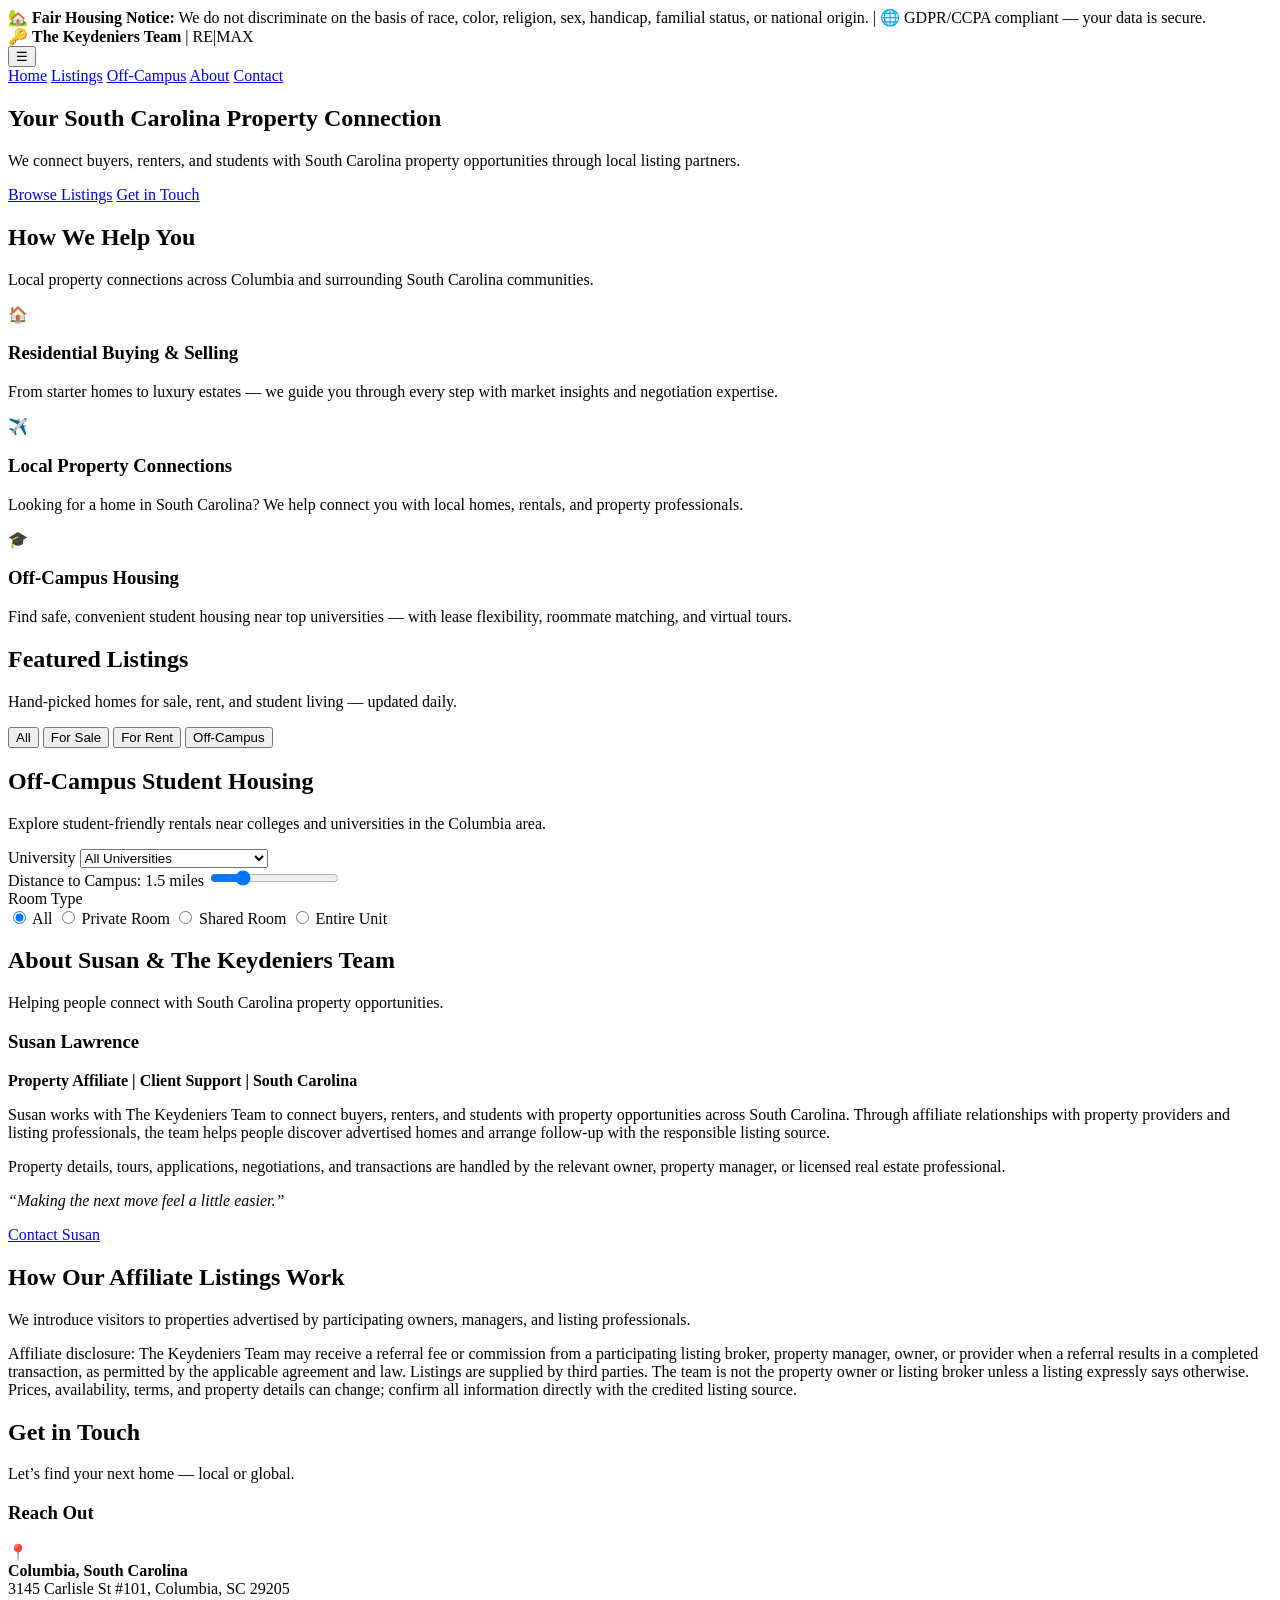
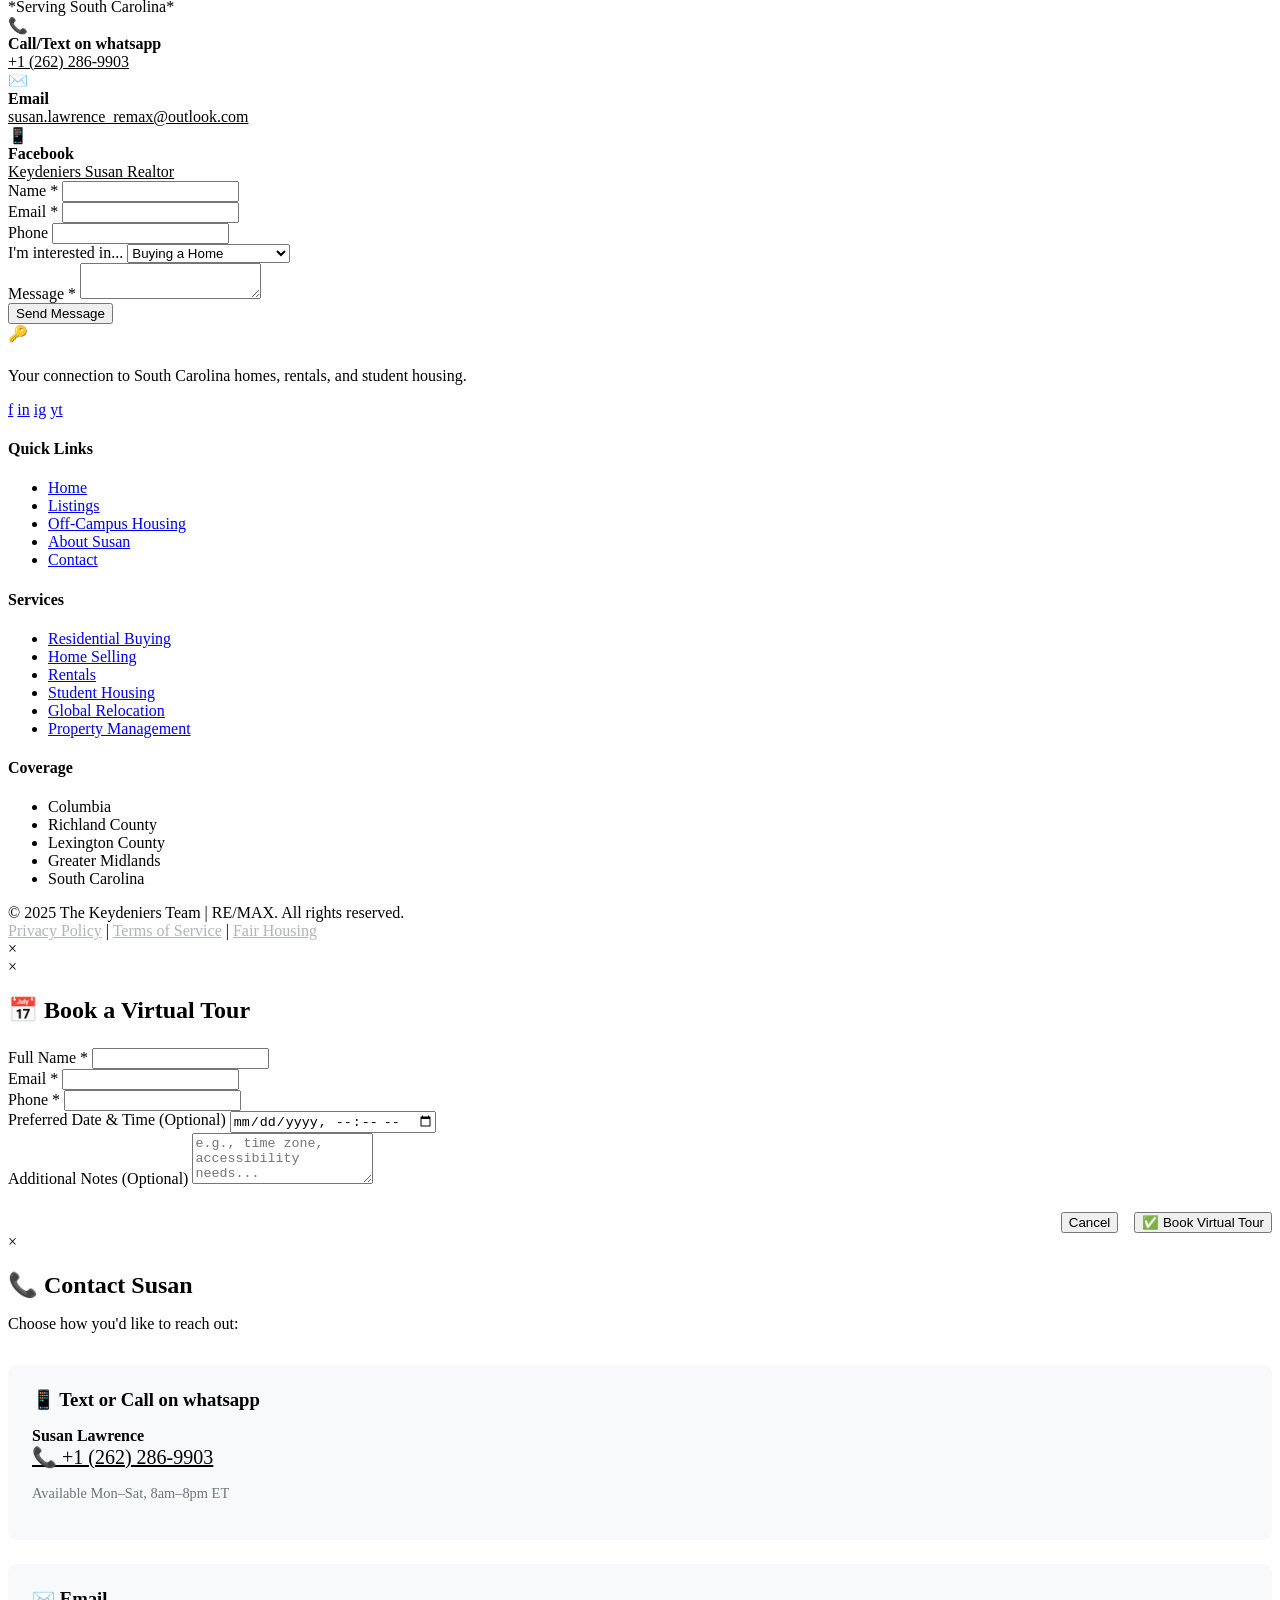
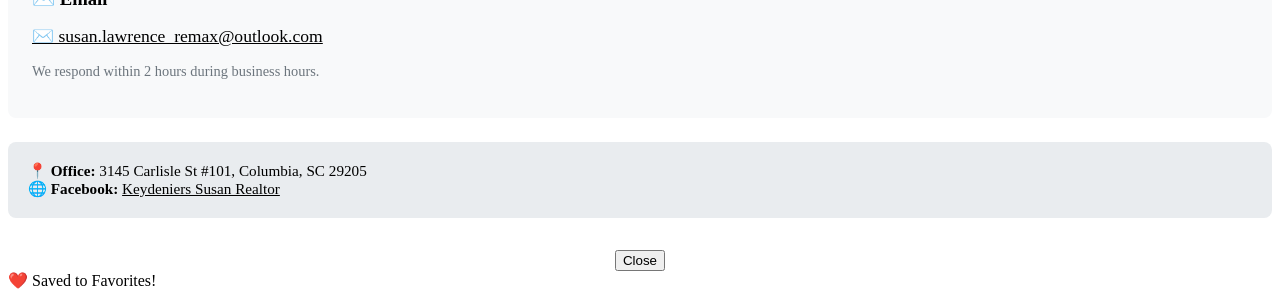
==== index.html @ 0882dd34 "Update site identity and contact details for South Carolina" ====
<!DOCTYPE html>
<html lang="en">
<head>
  <meta charset="UTF-8" />
  <meta name="viewport" content="width=device-width, initial-scale=1.0" />
  <meta name="description" content="The Keydeniers Team | RE/MAX — South Carolina homes for sale, rentals, and student housing." />
  
  <!-- Open Graph for Facebook -->
  <meta property="og:title" content="The Keydeniers Team | RE/MAX" />
  <meta property="og:description" content="South Carolina homes, rentals, and off-campus housing with local listing partners." />
  <meta property="og:image" content="https://placehold.co/1200x630/0056b3/ffffff?text=The+Keydeniers+Team+%7C+RE%7CMAX" />
  <meta property="og:url" content="https://yourdomain.com" />
  <meta property="og:type" content="website" />
  <meta property="og:locale" content="en_US" />
  
  <title>The Keydeniers Team | RE/MAX — South Carolina Real Estate</title>
  
  <!-- Google Fonts -->
  <link href="https://fonts.googleapis.com/css2?family=Poppins:wght@600;700&family=Open+Sans:wght@400;600&display=swap" rel="stylesheet" />
  
  <link rel="stylesheet" href="style.css" />
</head>
<body>
  <!-- Fair Housing & GDPR Compliance Banner -->
  <div class="compliance-banner">
    🏡 <strong>Fair Housing Notice:</strong> We do not discriminate on the basis of race, color, religion, sex, handicap, familial status, or national origin. | 
    🌐 GDPR/CCPA compliant — your data is secure.
  </div>

  <!-- Header -->
  <header>
    <div class="container">
      <nav class="navbar">
        <div class="logo">
          <span class="key">🔑</span>
          <strong>The Keydeniers Team</strong>
          <span class="remax">| RE<span class="remax-red">|</span>MAX</span>
        </div>
        <button class="mobile-menu-btn">☰</button>
        <div class="nav-links">
          <a href="#home">Home</a>
          <a href="#listings">Listings</a>
          <a href="#student">Off-Campus</a>
          <a href="#about">About</a>
          <a href="#contact">Contact</a>
        </div>
      </nav>
    </div>
  </header>

  <!-- Hero Section -->
  <section id="home" class="hero">
    <div class="container">
      <h1>Your South Carolina Property Connection</h1>
      <p>We connect buyers, renters, and students with South Carolina property opportunities through local listing partners.</p>
      <div class="hero-btns">
        <a href="#listings" class="btn btn-primary">Browse Listings</a>
        <a href="#contact" class="btn btn-secondary">Get in Touch</a>
      </div>
    </div>
  </section>

  <!-- Services -->
  <section class="section">
    <div class="container">
      <div class="section-title">
        <h2>How We Help You</h2>
        <p>Local property connections across Columbia and surrounding South Carolina communities.</p>
      </div>
      <div class="services-grid">
        <div class="service-card">
          <div class="service-icon">🏠</div>
          <div class="service-content">
            <h3>Residential Buying & Selling</h3>
            <p>From starter homes to luxury estates — we guide you through every step with market insights and negotiation expertise.</p>
          </div>
        </div>
        <div class="service-card">
          <div class="service-icon">✈️</div>
          <div class="service-content">
            <h3>Local Property Connections</h3>
            <p>Looking for a home in South Carolina? We help connect you with local homes, rentals, and property professionals.</p>
          </div>
        </div>
        <div class="service-card">
          <div class="service-icon">🎓</div>
          <div class="service-content">
            <h3>Off-Campus Housing</h3>
            <p>Find safe, convenient student housing near top universities — with lease flexibility, roommate matching, and virtual tours.</p>
          </div>
        </div>
      </div>
    </div>
  </section>

  <!-- Listings -->
  <section id="listings" class="section">
    <div class="container">
      <div class="section-title">
        <h2>Featured Listings</h2>
        <p>Hand-picked homes for sale, rent, and student living — updated daily.</p>
      </div>

      <div class="listings-tabs">
        <button class="tab-btn active" data-tab="all">All</button>
        <button class="tab-btn" data-tab="sale">For Sale</button>
        <button class="tab-btn" data-tab="rent">For Rent</button>
        <button class="tab-btn" data-tab="student">Off-Campus</button>
      </div>

      <div class="listings-grid" id="listings-container">
        <!-- Listings injected by JS -->
      </div>
    </div>
  </section>

  <!-- Student Housing -->
  <section id="student" class="section">
    <div class="container">
      <div class="section-title">
        <h2>Off-Campus Student Housing</h2>
        <p>Explore student-friendly rentals near colleges and universities in the Columbia area.</p>
      </div>

      <div class="filters">
        <div class="filter-group">
          <label>University</label>
          <select id="university-filter" class="form-control">
            <option value="">All Universities</option>
            <option value="usc">University of South Carolina</option>
            <option value="benedict">Benedict College</option>
            <option value="allen">Allen University</option>
            <option value="columbia-college">Columbia College</option>
            <option value="midlands-tech">Midlands Technical College</option>
          </select>
        </div>
        <div class="filter-group">
          <label>Distance to Campus: <span id="distance-value" class="range-value">1.5 miles</span></label>
          <input type="range" id="distance-filter" min="0.5" max="5" step="0.5" value="1.5" class="form-control">
        </div>
        <div class="filter-group">
          <label>Room Type</label>
          <div>
            <label><input type="radio" name="room-type" value="all" checked> All</label>
            <label><input type="radio" name="room-type" value="private"> Private Room</label>
            <label><input type="radio" name="room-type" value="shared"> Shared Room</label>
            <label><input type="radio" name="room-type" value="entire"> Entire Unit</label>
          </div>
        </div>
      </div>

      <div class="listings-grid" id="student-listings">
        <!-- Student listings injected here -->
      </div>
    </div>
  </section>

  <!-- About -->
  <section id="about" class="section">
    <div class="container">
      <div class="section-title">
        <h2>About Susan & The Keydeniers Team</h2>
        <p>Helping people connect with South Carolina property opportunities.</p>
      </div>
      <div class="about-grid">
        <div class="about-img" style="background-image: url(./images/work.jpg);"></div>
        <div>
          <h3>Susan Lawrence</h3>
          <p><strong>Property Affiliate | Client Support | South Carolina</strong></p>
          <p>Susan works with The Keydeniers Team to connect buyers, renters, and students with property opportunities across South Carolina. Through affiliate relationships with property providers and listing professionals, the team helps people discover advertised homes and arrange follow-up with the responsible listing source.</p>
          <p>Property details, tours, applications, negotiations, and transactions are handled by the relevant owner, property manager, or licensed real estate professional.</p>
          <p><em>“Making the next move feel a little easier.”</em></p>
          <a href="#contact" class="btn btn-primary" style="margin-top: 1.5rem;">Contact Susan</a>
        </div>
      </div>
    </div>
  </section>

  <!-- Affiliate information -->
  <section class="section testimonials">
    <div class="container">
      <div class="section-title">
        <h2>How Our Affiliate Listings Work</h2>
        <p>We introduce visitors to properties advertised by participating owners, managers, and listing professionals.</p>
      </div>
      <p>Affiliate disclosure: The Keydeniers Team may receive a referral fee or commission from a participating listing broker, property manager, owner, or provider when a referral results in a completed transaction, as permitted by the applicable agreement and law. Listings are supplied by third parties. The team is not the property owner or listing broker unless a listing expressly says otherwise. Prices, availability, terms, and property details can change; confirm all information directly with the credited listing source.</p>
    </div>
  </section>

  <!-- Contact -->
  <section id="contact" class="section">
    <div class="container">
      <div class="section-title">
        <h2>Get in Touch</h2>
        <p>Let’s find your next home — local or global.</p>
      </div>
      <div class="contact-grid">
        <div class="contact-info">
          <h3>Reach Out</h3>
          <div class="contact-detail">
            <div class="contact-icon">📍</div>
            <div>
              <strong>Columbia, South Carolina</strong><br>
              3145 Carlisle St #101, Columbia, SC 29205<br>
              *Serving South Carolina*
            </div>
          </div>
          <div class="contact-detail">
            <div class="contact-icon">📞</div>
            <div>
              <strong>Call/Text on whatsapp</strong><br>
              <a href="tel:+12622869903" style="color: var(--dark);">+1 (262) 286-9903</a>
            </div>
          </div>
          <div class="contact-detail">
            <div class="contact-icon">✉️</div>
            <div>
              <strong>Email</strong><br>
              <a href="mailto:susan.lawrence_remax@outlook.com" style="color: var(--dark);">susan.lawrence_remax@outlook.com</a>
            </div>
          </div>
          <div class="contact-detail">
            <div class="contact-icon">📱</div>
            <div>
              <strong>Facebook</strong><br>
              <a href="https://web.facebook.com/profile.php?id=61585842321740" target="_blank" style="color: var(--primary);">Keydeniers Susan Realtor</a>
            </div>
          </div>
        </div>
        <div>
          <!-- ✅ FULLY CORRECTED FORM -->
          <form action="https://formspree.io/f/xykykwvv" method="POST">
            <input type="hidden" name="_subject" value="Keydeniers Team — General Inquiry">
            <input type="hidden" name="_cc" value="susan.lawrence_remax@outlook.com">
            <input type="hidden" name="_next" value="https://the-keydeniers-team-re-max.onrender.com/thank-you.html">

            <div class="form-group">
              <label for="name">Name *</label>
              <input type="text" id="name" name="name" class="form-control" required>
            </div>
            <div class="form-group">
              <label for="email">Email *</label>
              <input type="email" id="email" name="email" class="form-control" required>
            </div>
            <div class="form-group">
              <label for="phone">Phone</label>
              <input type="tel" id="phone" name="phone" class="form-control">
            </div>
            <div class="form-group">
              <label for="interest">I'm interested in...</label>
              <select id="interest" name="interest" class="form-control">
                <option value="buying">Buying a Home</option>
                <option value="selling">Selling My Home</option>
                <option value="renting">Renting</option>
                <option value="student">Off-Campus Housing</option>
                <option value="relocation">International Relocation</option>
                <option value="other">Other</option>
              </select>
            </div>
            <div class="form-group">
              <label for="message">Message *</label>
              <textarea id="message" name="message" class="form-control" required></textarea>
            </div>
            <button type="submit" class="btn btn-secondary">Send Message</button>
          </form>
        </div>
      </div>
    </div>
  </section>

  <!-- Footer -->
  <footer>
    <div class="container">
      <div class="footer-grid">
        <div class="footer-col">
          <div class="logo" style="color: white; margin-bottom: 1.5rem;">
            <span class="key">🔑</span>
            <strong>The Keydeniers Team</strong>
          </div>
          <p>Your connection to South Carolina homes, rentals, and student housing.</p>
          <div class="social-links">
            <a href="https://facebook.com/KeydeniersRebeccaRealtor" class="social-link" target="_blank" aria-label="Facebook">f</a>
            <a href="#" class="social-link" aria-label="LinkedIn">in</a>
            <a href="#" class="social-link" aria-label="Instagram">ig</a>
            <a href="#" class="social-link" aria-label="YouTube">yt</a>
          </div>
        </div>
        <div class="footer-col">
          <h4>Quick Links</h4>
          <ul class="footer-links">
            <li><a href="#home">Home</a></li>
            <li><a href="#listings">Listings</a></li>
            <li><a href="#student">Off-Campus Housing</a></li>
            <li><a href="#about">About Susan</a></li>
            <li><a href="#contact">Contact</a></li>
          </ul>
        </div>
        <div class="footer-col">
          <h4>Services</h4>
          <ul class="footer-links">
            <li><a href="#">Residential Buying</a></li>
            <li><a href="#">Home Selling</a></li>
            <li><a href="#">Rentals</a></li>
            <li><a href="#">Student Housing</a></li>
            <li><a href="#">Global Relocation</a></li>
            <li><a href="#">Property Management</a></li>
          </ul>
        </div>
        <div class="footer-col">
          <h4>Coverage</h4>
          <ul class="footer-links">
            <li>Columbia</li>
            <li>Richland County</li>
            <li>Lexington County</li>
            <li>Greater Midlands</li>
            <li>South Carolina</li>
          </ul>
        </div>
      </div>
      <div class="copyright">
        &copy; 2025 The Keydeniers Team | RE/MAX. All rights reserved.<br>
        <a href="#" style="color: #adb5bd;">Privacy Policy</a> | 
        <a href="#" style="color: #adb5bd;">Terms of Service</a> | 
        <a href="#" style="color: #adb5bd;">Fair Housing</a>
      </div>
    </div>
  </footer>

  <!-- Property Detail Modal -->
  <div id="propertyModal" class="modal">
    <div class="modal-content">
      <span class="close" data-modal="propertyModal">&times;</span>
      <div id="modalBody"></div>
    </div>
  </div>

  <!-- ✅ CORRECTED VIRTUAL TOUR MODAL -->
  <div id="virtualTourModal" class="modal">
    <div class="modal-content">
      <span class="close" data-modal="virtualTourModal">&times;</span>
      <h2 style="color: var(--primary); margin-bottom: 1rem;">📅 Book a Virtual Tour</h2>
      <p id="virtualTourPropertyAddress" style="font-weight: 600; margin-bottom: 1.5rem; color: var(--dark);"></p>

      <form action="https://formspree.io/f/xykykwvv" method="POST">
        <input type="hidden" name="_subject" value="PropertyParams Virtual Tour Request">
        <input type="hidden" name="_cc" value="susan.lawrence_remax@outlook.com">
        <input type="hidden" name="_next" value="https://the-keydeniers-team-re-max.onrender.com/thank-you.html">
        <input type="hidden" name="property_address" id="vt-property-address">

        <div class="form-group">
          <label for="vt-name">Full Name *</label>
          <input type="text" id="vt-name" name="name" class="form-control" required>
        </div>
        <div class="form-group">
          <label for="vt-email">Email *</label>
          <input type="email" id="vt-email" name="email" class="form-control" required>
        </div>
        <div class="form-group">
          <label for="vt-phone">Phone *</label>
          <input type="tel" id="vt-phone" name="phone" class="form-control" required>
        </div>
        <div class="form-group">
          <label for="vt-date">Preferred Date & Time (Optional)</label>
          <input type="datetime-local" id="vt-date" name="preferred_datetime" class="form-control">
        </div>
        <div class="form-group">
          <label for="vt-message">Additional Notes (Optional)</label>
          <textarea id="vt-message" name="message" class="form-control" rows="3" placeholder="e.g., time zone, accessibility needs..."></textarea>
        </div>

        <div style="display: flex; gap: 1rem; flex-wrap: wrap; justify-content: flex-end; margin-top: 1.5rem;">
          <button type="button" class="btn" data-modal="virtualTourModal" data-action="close">Cancel</button>
          <button type="submit" class="btn btn-primary">✅ Book Virtual Tour</button>
        </div>
      </form>
    </div>
  </div>

  <!-- Contact Options Modal -->
  <div id="contactOptionsModal" class="modal">
    <div class="modal-content">
      <span class="close" data-modal="contactOptionsModal">&times;</span>
      <h2 style="color: var(--primary); margin-bottom: 1rem;">📞 Contact Susan</h2>
      <p>Choose how you'd like to reach out:</p>

      <div style="margin: 2rem 0; display: flex; flex-direction: column; gap: 1.5rem;">
        <div style="background: #f8f9fa; padding: 1.5rem; border-radius: 8px;">
          <h3 style="margin: 0 0 0.75rem; color: var(--secondary);">📱 Text or Call on whatsapp</h3>
          <p><strong>Susan Lawrence</strong><br>
          <a href="tel:+12622869903" style="font-size: 1.25rem; color: var(--dark); display: inline-flex; align-items: center; gap: 0.5rem;">
            📞 +1 (262) 286-9903
          </a></p>
          <p style="font-size: 0.9rem; color: #6c757d;">Available Mon–Sat, 8am–8pm ET</p>
        </div>

        <div style="background: #f8f9fa; padding: 1.5rem; border-radius: 8px;">
          <h3 style="margin: 0 0 0.75rem; color: var(--primary);">✉️ Email</h3>
          <p>
            <a href="mailto:susan.lawrence_remax@outlook.com?subject=Property Inquiry" 
               style="font-size: 1.1rem; color: var(--dark); display: inline-flex; align-items: center; gap: 0.5rem;">
              ✉️ susan.lawrence_remax@outlook.com
            </a>
          </p>
          <p style="font-size: 0.9rem; color: #6c757d;">We respond within 2 hours during business hours.</p>
        </div>

        <div style="background: #e9ecef; padding: 1.25rem; border-radius: 8px; font-size: 0.95rem;">
          <strong>📍 Office:</strong> 3145 Carlisle St #101, Columbia, SC 29205<br>
          <strong>🌐 Facebook:</strong> 
          <a href="https://facebook.com/KeydeniersRebeccaRealtor" target="_blank" style="color: var(--primary);">
            Keydeniers Susan Realtor
          </a>
        </div>
      </div>

      <div style="text-align: center; margin-top: 1.5rem;">
        <button class="btn" data-modal="contactOptionsModal" data-action="close">Close</button>
      </div>
    </div>
  </div>

  <!-- Save Notification -->
  <div id="saveNotification" class="save-notification">
    ❤️ Saved to Favorites!
  </div>

  <script src="script.js"></script>
</body>
</html>
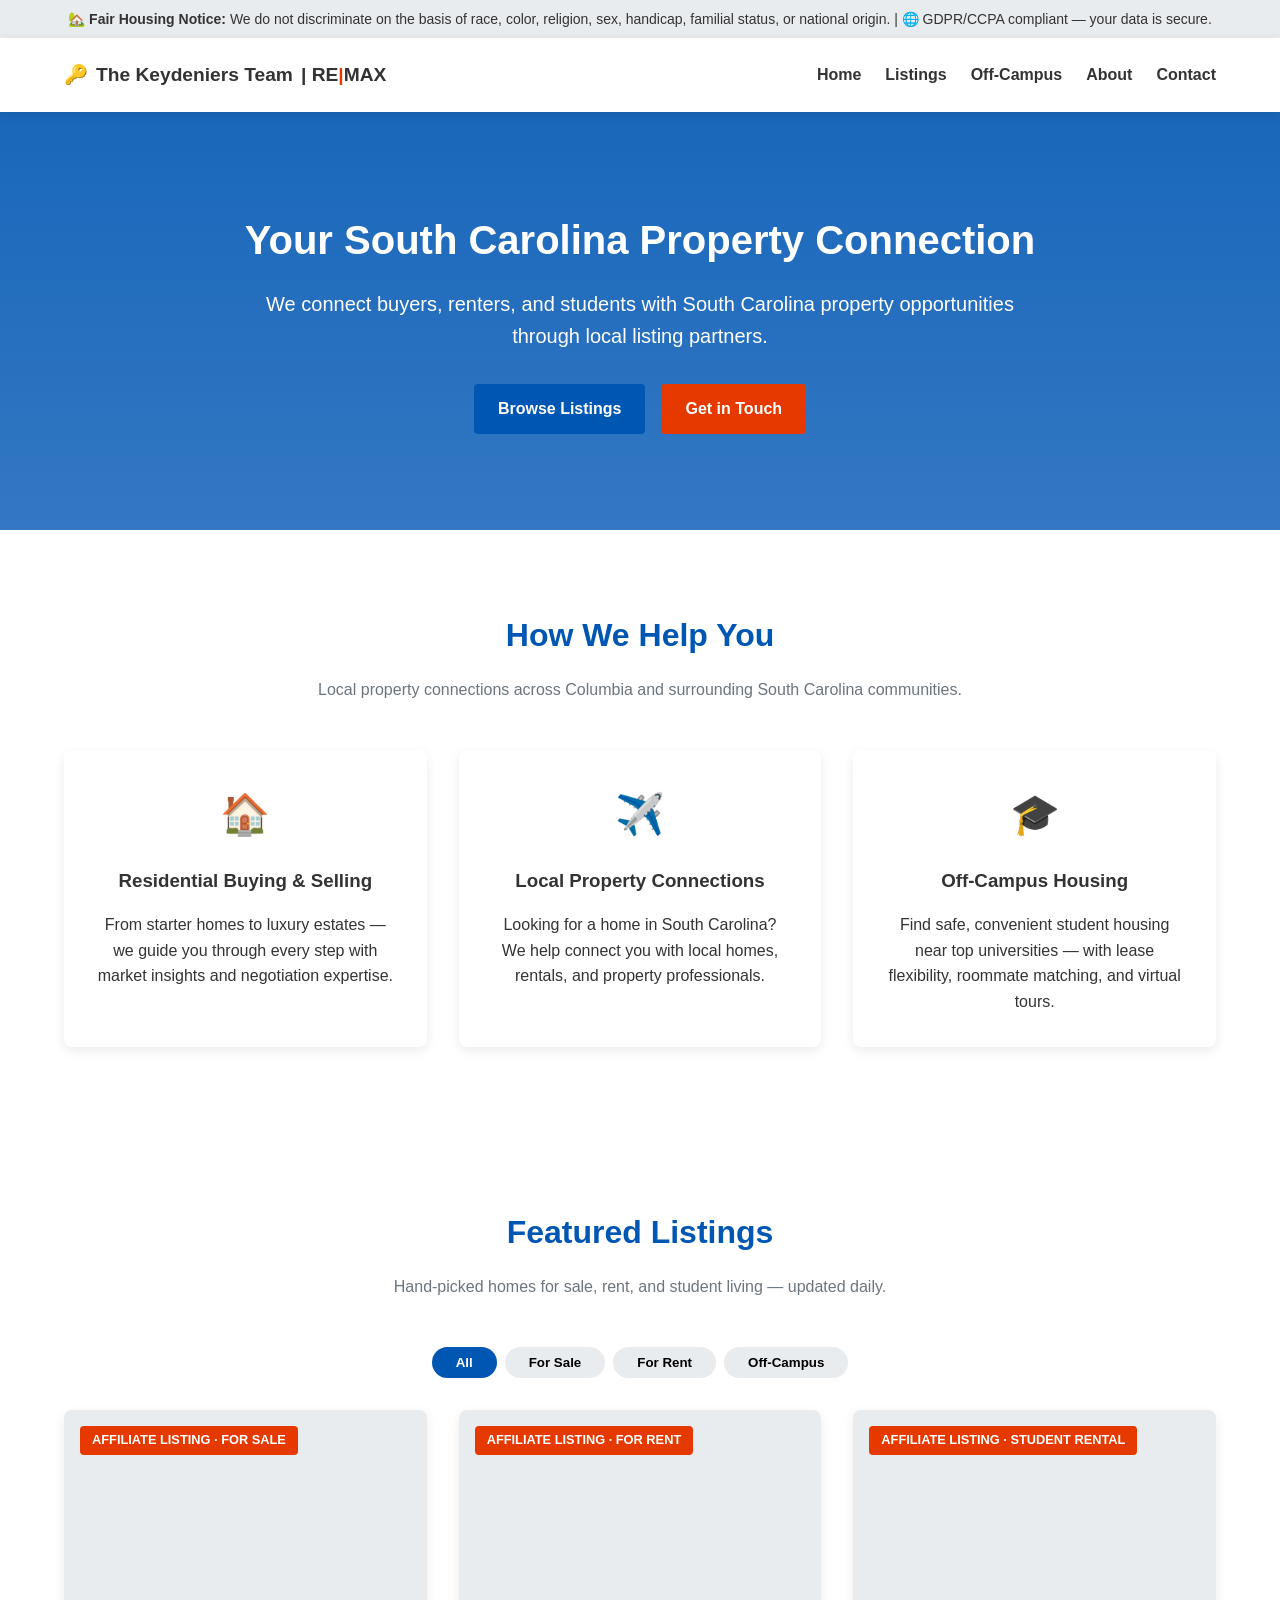
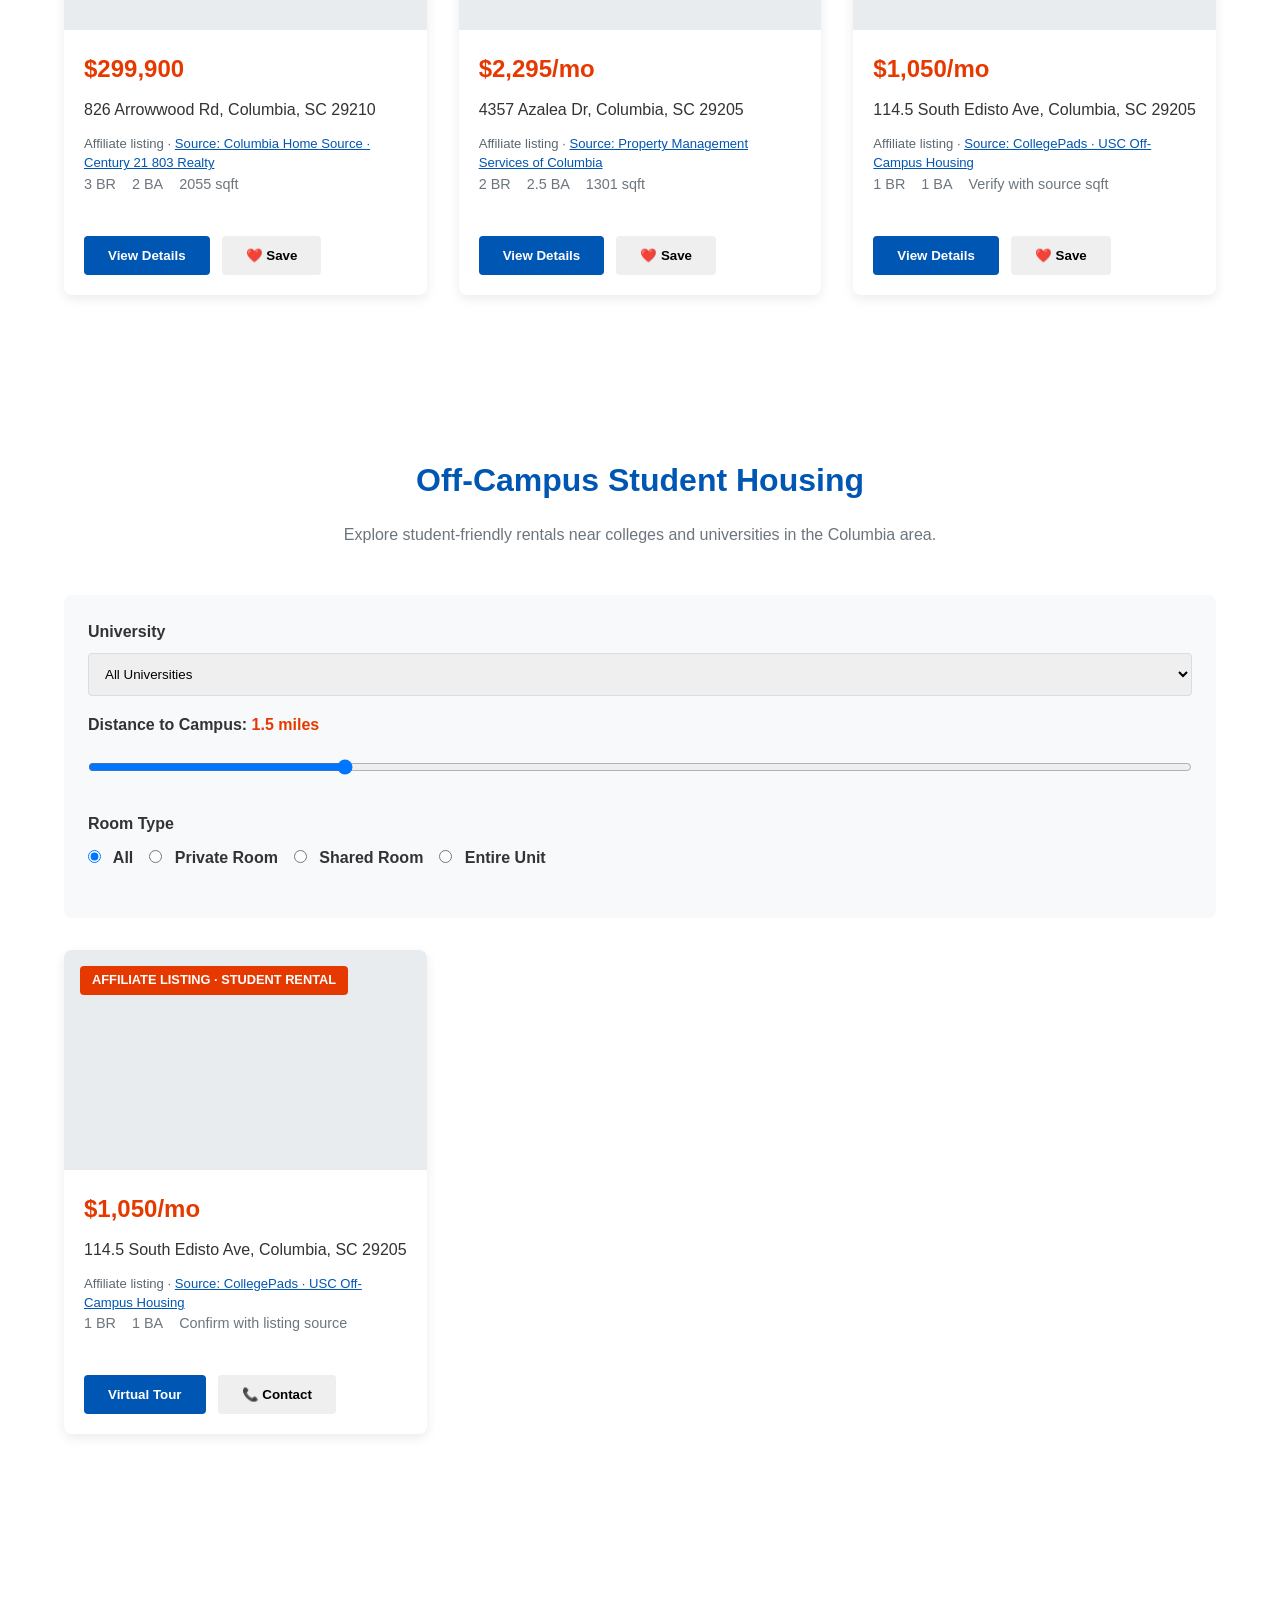
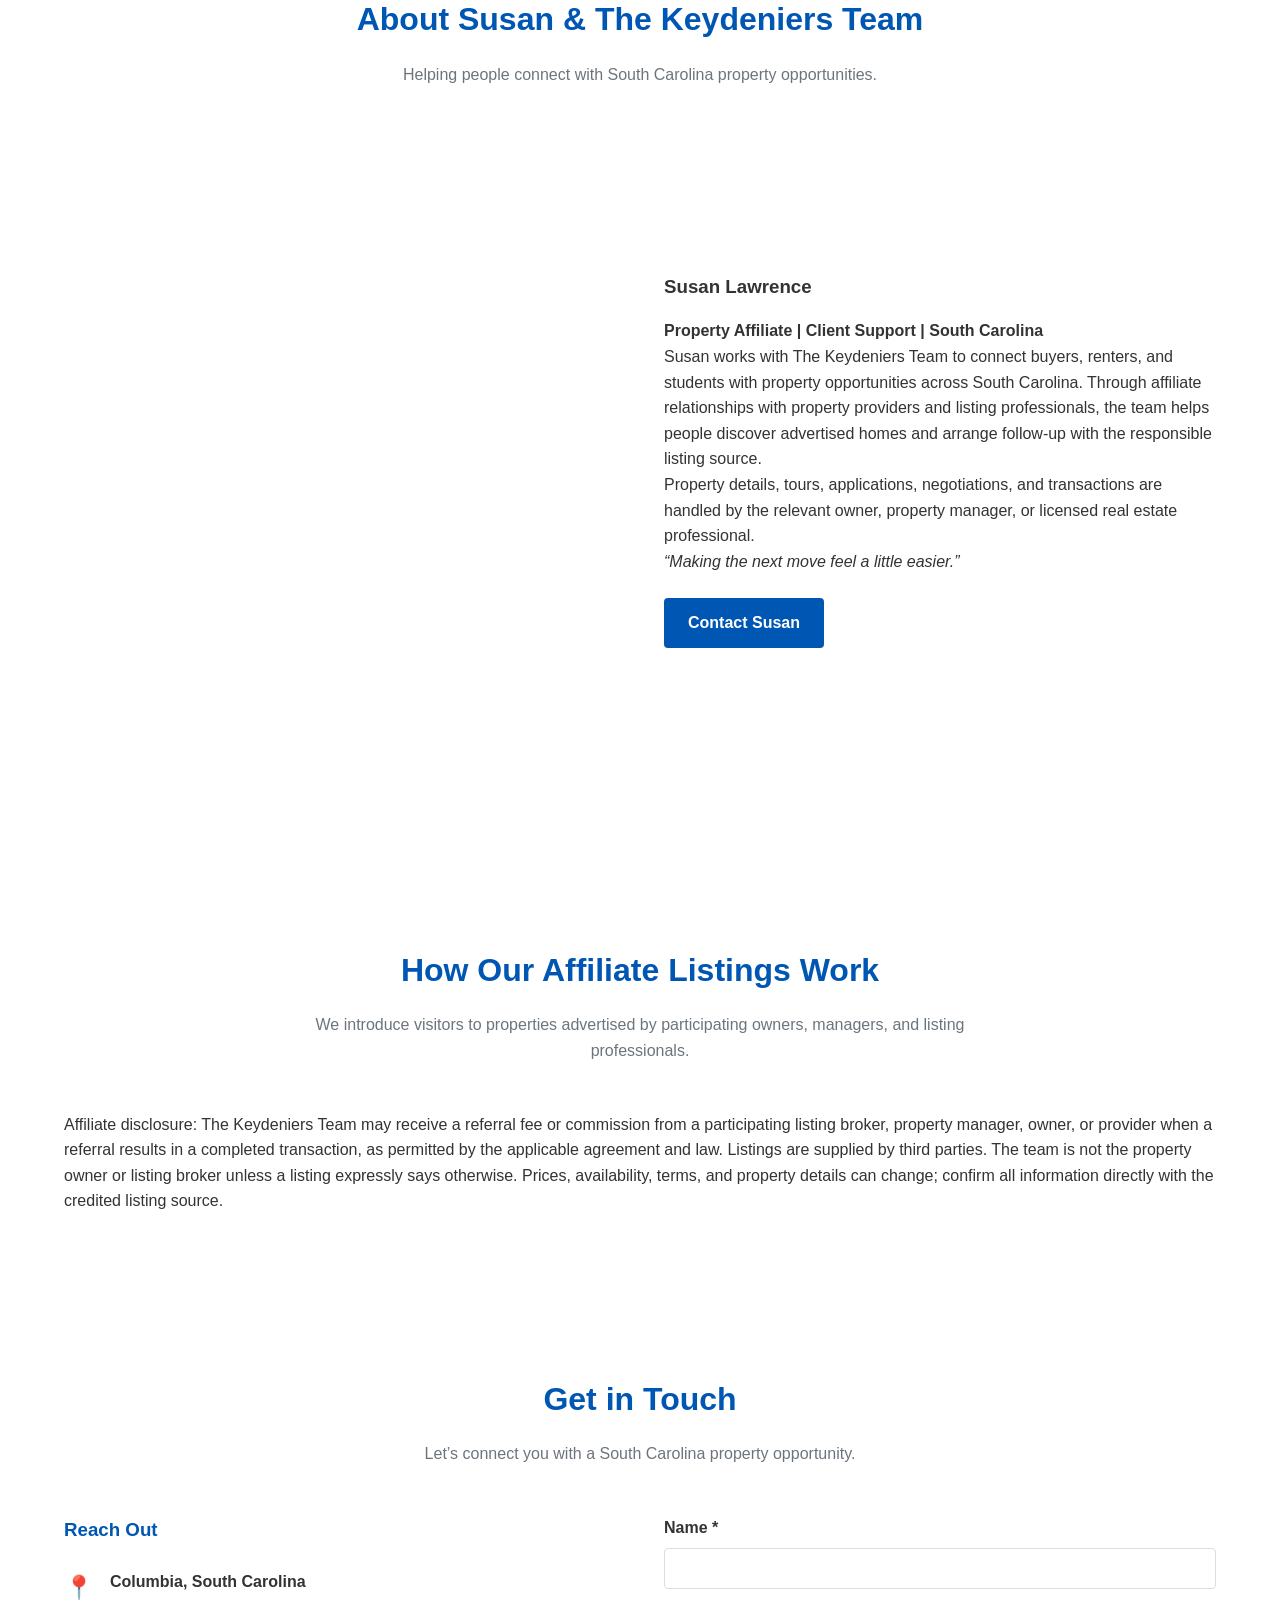
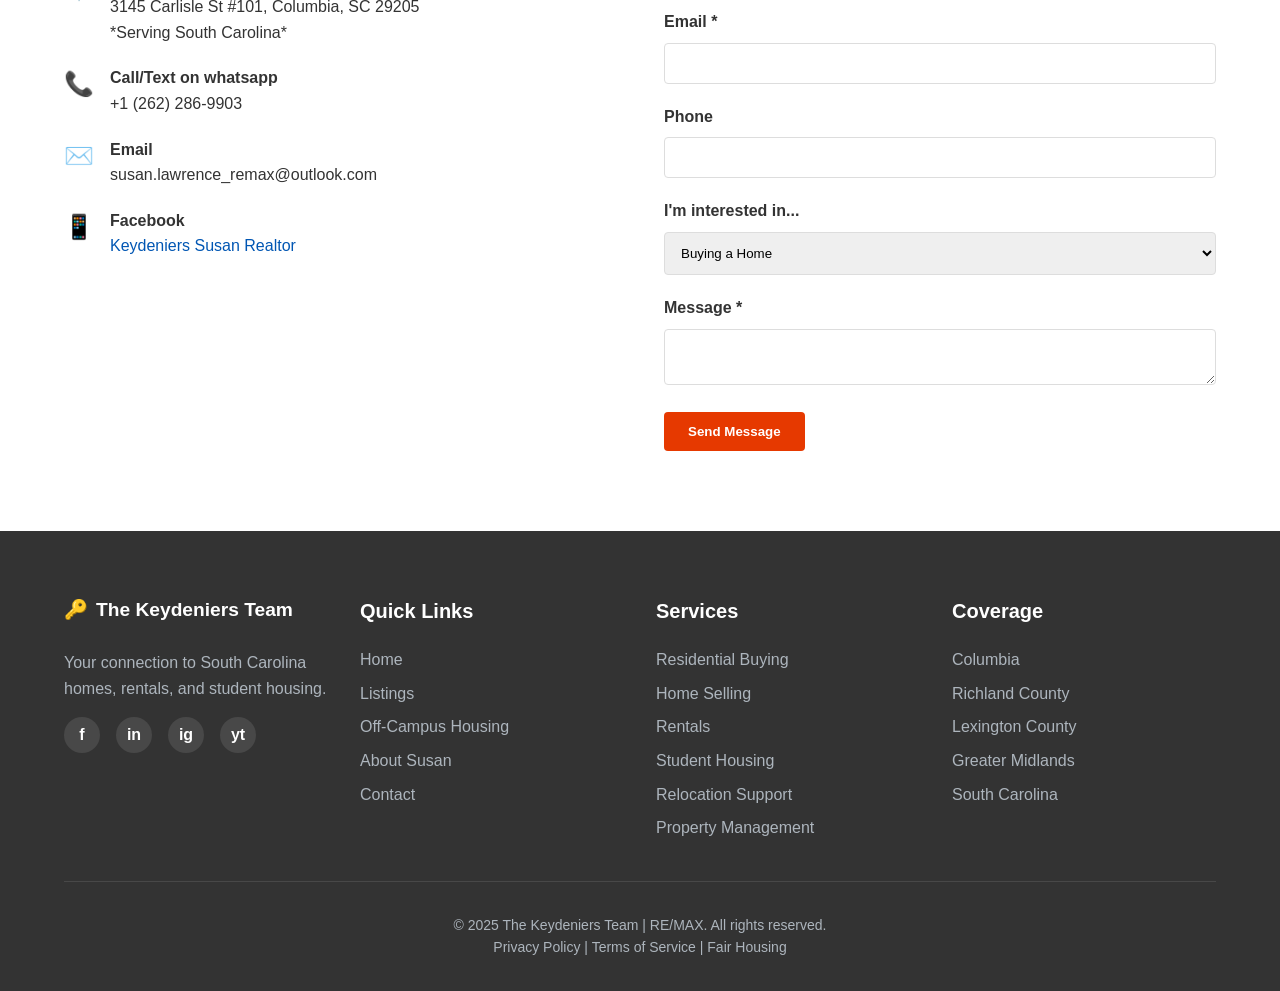
==== commit aaf9cec3: "Clarify affiliate listing enquiry and South Carolina focus" ====
--- a/index.html
+++ b/index.html
@@ -192,7 +192,7 @@
     <div class="container">
       <div class="section-title">
         <h2>Get in Touch</h2>
-        <p>Let’s find your next home — local or global.</p>
+        <p>Let’s connect you with a South Carolina property opportunity.</p>
       </div>
       <div class="contact-grid">
         <div class="contact-info">
@@ -253,7 +253,7 @@
                 <option value="selling">Selling My Home</option>
                 <option value="renting">Renting</option>
                 <option value="student">Off-Campus Housing</option>
-                <option value="relocation">International Relocation</option>
+                <option value="relocation">South Carolina Relocation Support</option>
                 <option value="other">Other</option>
               </select>
             </div>
@@ -302,7 +302,7 @@
             <li><a href="#">Home Selling</a></li>
             <li><a href="#">Rentals</a></li>
             <li><a href="#">Student Housing</a></li>
-            <li><a href="#">Global Relocation</a></li>
+            <li><a href="#">Relocation Support</a></li>
             <li><a href="#">Property Management</a></li>
           </ul>
         </div>
@@ -338,11 +338,11 @@
   <div id="virtualTourModal" class="modal">
     <div class="modal-content">
       <span class="close" data-modal="virtualTourModal">&times;</span>
-      <h2 style="color: var(--primary); margin-bottom: 1rem;">📅 Book a Virtual Tour</h2>
+      <h2 style="color: var(--primary); margin-bottom: 1rem;">📅 Request Listing Details</h2>
       <p id="virtualTourPropertyAddress" style="font-weight: 600; margin-bottom: 1.5rem; color: var(--dark);"></p>
 
       <form action="https://formspree.io/f/xykykwvv" method="POST">
-        <input type="hidden" name="_subject" value="PropertyParams Virtual Tour Request">
+        <input type="hidden" name="_subject" value="South Carolina Affiliate Listing Enquiry">
         <input type="hidden" name="_cc" value="susan.lawrence_remax@outlook.com">
         <input type="hidden" name="_next" value="https://the-keydeniers-team-re-max.onrender.com/thank-you.html">
         <input type="hidden" name="property_address" id="vt-property-address">
@@ -370,7 +370,7 @@
 
         <div style="display: flex; gap: 1rem; flex-wrap: wrap; justify-content: flex-end; margin-top: 1.5rem;">
           <button type="button" class="btn" data-modal="virtualTourModal" data-action="close">Cancel</button>
-          <button type="submit" class="btn btn-primary">✅ Book Virtual Tour</button>
+          <button type="submit" class="btn btn-primary">✅ Request Listing Details</button>
         </div>
       </form>
     </div>
--- a/style.css
+++ b/style.css
@@ -0,0 +1,1002 @@
+/* =============== VARIABLES =============== */
+:root {
+  --primary: #0056b3;
+  --primary-dark: #003d82;
+  --secondary: #e63900;
+  --dark: #333;
+  --light: #f8f9fa;
+  --gray: #6c757d;
+  --success: #28a745;
+}
+
+/* =============== BASE =============== */
+* {
+  margin: 0;
+  padding: 0;
+  box-sizing: border-box;
+}
+
+body {
+  font-family: 'Open Sans', sans-serif;
+  line-height: 1.6;
+  color: var(--dark);
+  background-color: #fff;
+}
+
+h1, h2, h3, h4 {
+  font-family: 'Poppins', sans-serif;
+  font-weight: 700;
+  margin-bottom: 1rem;
+}
+
+a {
+  text-decoration: none;
+  color: inherit;
+}
+
+img {
+  max-width: 100%;
+}
+
+.container {
+  width: 100%;
+  max-width: 1200px;
+  margin: 0 auto;
+  padding: 0 1.5rem;
+}
+
+.btn {
+  display: inline-block;
+  padding: 0.75rem 1.5rem;
+  border-radius: 4px;
+  font-weight: 600;
+  cursor: pointer;
+  transition: all 0.3s ease;
+  border: none;
+  text-align: center;
+}
+
+.btn-primary {
+  background: var(--primary);
+  color: white;
+}
+.btn-primary:hover {
+  background: var(--primary-dark);
+}
+
+.btn-secondary {
+  background: var(--secondary);
+  color: white;
+}
+.btn-secondary:hover {
+  background: #c03000;
+}
+
+/* =============== COMPLIANCE BANNER =============== */
+.compliance-banner {
+  background: #e9ecef;
+  padding: 0.5rem 1rem;
+  font-size: 0.875rem;
+  text-align: center;
+  color: var(--dark);
+}
+
+/* =============== HEADER =============== */
+header {
+  background: white;
+  box-shadow: 0 2px 10px rgba(0,0,0,0.1);
+  position: sticky;
+  top: 0;
+  z-index: 1000;
+}
+
+.navbar {
+  display: flex;
+  justify-content: space-between;
+  align-items: center;
+  padding: 1rem 0;
+}
+
+.logo {
+  font-size: 1.2rem;
+  font-weight: 700;
+  display: flex;
+  align-items: center;
+  gap: 0.5rem;
+}
+
+.remax-red {
+  color: var(--secondary);
+}
+
+.mobile-menu-btn {
+  display: none;
+  background: none;
+  border: none;
+  font-size: 1.5rem;
+  cursor: pointer;
+  color: var(--dark);
+}
+
+.nav-links {
+  display: flex;
+  gap: 1.5rem;
+}
+
+.nav-links a {
+  font-weight: 600;
+  padding: 0.5rem 0;
+  position: relative;
+}
+.nav-links a::after {
+  content: '';
+  position: absolute;
+  bottom: 0;
+  left: 0;
+  width: 0;
+  height: 2px;
+  background: var(--primary);
+  transition: width 0.3s;
+}
+.nav-links a:hover::after {
+  width: 100%;
+}
+
+/* =============== HERO =============== */
+.hero {
+  background: linear-gradient(rgba(0, 86, 179, 0.9), rgba(0, 86, 179, 0.8)), url('https://placehold.co/1920x1080/e0e0e0/999999?text=Atlanta+Skyline') no-repeat center center/cover;
+  color: white;
+  padding: 6rem 0;
+  text-align: center;
+}
+
+.hero h1 {
+  font-size: 2.5rem;
+  margin-bottom: 1rem;
+}
+
+.hero p {
+  font-size: 1.25rem;
+  max-width: 800px;
+  margin: 0 auto 2rem;
+}
+
+.hero-btns {
+  display: flex;
+  justify-content: center;
+  gap: 1rem;
+  flex-wrap: wrap;
+}
+
+/* =============== SECTIONS =============== */
+.section {
+  padding: 5rem 0;
+}
+
+.section-title {
+  text-align: center;
+  margin-bottom: 3rem;
+}
+.section-title h2 {
+  font-size: 2rem;
+  color: var(--primary);
+}
+.section-title p {
+  color: var(--gray);
+  max-width: 700px;
+  margin: 0.5rem auto 0;
+}
+
+/* =============== SERVICES =============== */
+.services-grid {
+  display: grid;
+  grid-template-columns: repeat(auto-fit, minmax(300px, 1fr));
+  gap: 2rem;
+}
+
+.service-card {
+  background: white;
+  border-radius: 8px;
+  padding: 2rem;
+  box-shadow: 0 4px 12px rgba(0,0,0,0.08);
+  text-align: center;
+  transition: transform 0.3s;
+}
+.service-card:hover {
+  transform: translateY(-5px);
+}
+
+.service-icon {
+  font-size: 2.5rem;
+  margin-bottom: 1.25rem;
+  color: var(--primary);
+}
+
+/* =============== LISTINGS =============== */
+.listings-tabs {
+  display: flex;
+  justify-content: center;
+  gap: 0.5rem;
+  margin-bottom: 2rem;
+  flex-wrap: wrap;
+}
+
+.tab-btn {
+  padding: 0.5rem 1.5rem;
+  background: #e9ecef;
+  border: none;
+  border-radius: 30px;
+  font-weight: 600;
+  cursor: pointer;
+  transition: all 0.3s;
+}
+
+.tab-btn.active,
+.tab-btn:hover {
+  background: var(--primary);
+  color: white;
+}
+
+.listings-grid {
+  display: grid;
+  grid-template-columns: repeat(auto-fill, minmax(350px, 1fr));
+  gap: 2rem;
+}
+
+.listing-card {
+  background: white;
+  border-radius: 8px;
+  overflow: hidden;
+  box-shadow: 0 4px 12px rgba(0,0,0,0.08);
+  transition: box-shadow 0.3s;
+}
+.listing-card:hover {
+  box-shadow: 0 8px 20px rgba(0,0,0,0.12);
+}
+
+.listing-img {
+  height: 220px;
+  background-size: cover;
+  background-position: center;
+  position: relative;
+}
+
+.listing-badge {
+  position: absolute;
+  top: 1rem;
+  left: 1rem;
+  background: var(--secondary);
+  color: white;
+  padding: 0.25rem 0.75rem;
+  font-size: 0.8rem;
+  font-weight: 700;
+  border-radius: 4px;
+}
+
+.listing-content {
+  padding: 1.25rem;
+}
+
+.listing-price {
+  font-size: 1.5rem;
+  font-weight: 700;
+  color: var(--secondary);
+  margin-bottom: 0.5rem;
+}
+
+.listing-address {
+  color: var(--dark);
+  margin-bottom: 0.75rem;
+}
+
+.listing-features {
+  display: flex;
+  gap: 1rem;
+  color: var(--gray);
+  font-size: 0.9rem;
+  margin-bottom: 1.25rem;
+}
+
+.listing-footer {
+  padding: 0 1.25rem 1.25rem;
+  display: flex;
+  gap: 0.75rem;
+}
+
+/* Student Filters */
+.filters {
+  background: #f8f9fa;
+  padding: 1.5rem;
+  border-radius: 8px;
+  margin-bottom: 2rem;
+}
+
+.filter-group {
+  margin-bottom: 1rem;
+}
+.filter-group label {
+  display: block;
+  margin-bottom: 0.5rem;
+  font-weight: 600;
+}
+.filter-group .range-value {
+  font-weight: 600;
+  color: var(--secondary);
+}
+.filter-group input[type="range"] {
+  width: 100%;
+}
+
+.filter-group div {
+  display: flex;
+  flex-wrap: wrap;
+  gap: 1rem;
+}
+.filter-group label > input {
+  margin-right: 0.5rem;
+}
+
+/* =============== ABOUT =============== */
+.about-grid {
+  display: grid;
+  grid-template-columns: 1fr 1fr;
+  gap: 3rem;
+  align-items: center;
+}
+
+.about-img {
+  height: 650px;
+  background: url('https://placehold.co/600x600/e0e0e0/999999?text=Rebecca+Keydeniers') center/cover no-repeat;
+  border-radius: 8px;
+}
+
+/* =============== TESTIMONIALS =============== */
+.testimonial-grid {
+  display: grid;
+  grid-template-columns: repeat(auto-fit, minmax(320px, 1fr));
+  gap: 2rem;
+}
+
+.testimonial-card {
+  background: white;
+  border-radius: 8px;
+  padding: 1.5rem;
+  box-shadow: 0 4px 12px rgba(0,0,0,0.05);
+  border-left: 4px solid var(--primary);
+}
+
+.testimonial-text {
+  font-style: italic;
+  margin-bottom: 1.25rem;
+  line-height: 1.7;
+}
+
+.testimonial-author {
+  display: flex;
+  align-items: center;
+  gap: 0.75rem;
+}
+
+.author-avatar {
+  width: 50px;
+  height: 50px;
+  background: var(--primary);
+  color: white;
+  border-radius: 50%;
+  display: flex;
+  align-items: center;
+  justify-content: center;
+  font-weight: 700;
+  font-size: 1.25rem;
+}
+
+/* =============== CONTACT =============== */
+.contact-grid {
+  display: grid;
+  grid-template-columns: 1fr 1fr;
+  gap: 3rem;
+}
+
+.contact-info h3 {
+  margin-bottom: 1.5rem;
+  color: var(--primary);
+}
+
+.contact-detail {
+  display: flex;
+  gap: 1rem;
+  margin-bottom: 1.25rem;
+}
+
+.contact-icon {
+  font-size: 1.5rem;
+}
+
+.form-group {
+  margin-bottom: 1.25rem;
+}
+.form-group label {
+  display: block;
+  margin-bottom: 0.5rem;
+  font-weight: 600;
+}
+.form-control {
+  width: 100%;
+  padding: 0.75rem;
+  border: 1px solid #ddd;
+  border-radius: 4px;
+  font-family: inherit;
+}
+.form-control:focus {
+  outline: none;
+  border-color: var(--primary);
+  box-shadow: 0 0 0 3px rgba(0, 86, 179, 0.2);
+}
+
+/* =============== FOOTER =============== */
+footer {
+  background: var(--dark);
+  color: #adb5bd;
+  padding: 4rem 0 2rem;
+}
+
+.footer-grid {
+  display: grid;
+  grid-template-columns: repeat(auto-fit, minmax(250px, 1fr));
+  gap: 2rem;
+  margin-bottom: 2rem;
+}
+
+.footer-col h4 {
+  color: white;
+  margin-bottom: 1.25rem;
+  font-size: 1.25rem;
+}
+
+.footer-links {
+  list-style: none;
+}
+.footer-links li {
+  margin-bottom: 0.5rem;
+}
+.footer-links a:hover {
+  text-decoration: underline;
+}
+
+.social-links {
+  display: flex;
+  gap: 1rem;
+  margin-top: 1rem;
+}
+.social-link {
+  display: flex;
+  align-items: center;
+  justify-content: center;
+  width: 36px;
+  height: 36px;
+  background: rgba(255,255,255,0.1);
+  border-radius: 50%;
+  color: white;
+  font-weight: bold;
+  transition: background 0.3s;
+}
+.social-link:hover {
+  background: var(--primary);
+}
+
+.copyright {
+  text-align: center;
+  padding-top: 2rem;
+  border-top: 1px solid rgba(255,255,255,0.1);
+  font-size: 0.875rem;
+}
+
+/* =============== MODAL =============== */
+.modal {
+  display: none;
+  position: fixed;
+  z-index: 1001;
+  left: 0;
+  top: 0;
+  width: 100%;
+  height: 100%;
+  background-color: rgba(0,0,0,0.7);
+  overflow-y: auto;
+}
+
+.modal-content {
+  background: white;
+  margin: 5% auto;
+  padding: 2rem;
+  border-radius: 8px;
+  width: 90%;
+  max-width: 800px;
+  position: relative;
+  animation: fadeIn 0.3s;
+  max-height: 90dvh;
+  overflow-y: auto;
+ -webkit-overflow-scrolling: touch;
+
+}
+
+@keyframes fadeIn {
+  from { opacity: 0; transform: translateY(-20px); }
+  to { opacity: 1; transform: translateY(0); }
+}
+
+.close {
+  position: absolute;
+  right: 1.25rem;
+  top: 1rem;
+  font-size: 1.5rem;
+  font-weight: bold;
+  cursor: pointer;
+  color: #999;
+}
+.close:hover {
+  color: var(--dark);
+}
+
+.modal-body {
+  display: grid;
+  grid-template-columns: 1fr 1fr;
+  gap: 2rem;
+}
+
+.modal-img {
+  height: 300px;
+  background-size: cover;
+  background-position: center;
+  border-radius: 8px;
+}
+
+.modal-details h2 {
+  color: var(--primary);
+  margin-bottom: 0.5rem;
+}
+
+.modal-details .price {
+  font-size: 1.5rem;
+  font-weight: 700;
+  color: var(--secondary);
+  margin-bottom: 1rem;
+}
+
+.features-grid {
+  display: grid;
+  grid-template-columns: repeat(2, 1fr);
+  gap: 0.75rem;
+  margin: 1.5rem 0;
+}
+
+.feature-item {
+  display: flex;
+  align-items: center;
+  gap: 0.5rem;
+}
+
+.feature-icon {
+  color: var(--primary);
+  font-weight: bold;
+}
+
+.modal-footer {
+  display: flex;
+  gap: 1rem;
+  margin-top: 1.5rem;
+  justify-content: flex-end;
+}
+
+/* =============== SAVE NOTIFICATION =============== */
+.save-notification {
+  position: fixed;
+  bottom: 20px;
+  right: 20px;
+  background: var(--success);
+  color: white;
+  padding: 0.75rem 1.5rem;
+  border-radius: 4px;
+  box-shadow: 0 4px 12px rgba(0,0,0,0.15);
+  z-index: 2000;
+  transform: translateX(200%);
+  transition: transform 0.3s ease-out;
+}
+
+.save-notification.show {
+  transform: translateX(0);
+}
+
+/* =============== RESPONSIVE =============== */
+@media (max-width: 992px) {
+  .hero h1 {
+    font-size: 2rem;
+  }
+  .hero p {
+    font-size: 1.1rem;
+  }
+  .logo {
+  font-size: 1.2rem;
+ 
+}
+}
+
+@media (max-width: 768px) {
+  .mobile-menu-btn {
+    display: block;
+  }
+.logo {
+  font-size: 1.2rem;
+ 
+}
+  .nav-links {
+    position: fixed;
+    top: 70px;
+    left: 0;
+    background: white;
+    width: 100%;
+    flex-direction: column;
+    padding: 1rem 0;
+    gap: 0;
+    box-shadow: 0 4px 6px rgba(0,0,0,0.1);
+    display: none;
+  }
+  .nav-links.show {
+    display: flex;
+  }
+  .nav-links a {
+    padding: 1rem 1.5rem;
+    border-bottom: 1px solid #eee;
+  }
+
+  .hero {
+    padding: 4rem 0;
+  }
+  .hero-btns {
+    flex-direction: column;
+    align-items: center;
+  }
+
+  .about-grid,
+  .contact-grid,
+  .modal-body {
+    grid-template-columns: 1fr;
+  }
+
+  .modal-img {
+    height: 250px;
+  }
+
+  .listings-grid {
+    grid-template-columns: 1fr;
+  }
+}
+
+@media (max-width: 480px) {
+  .section {
+    padding: 3rem 0;
+  }
+  .btn {
+    width: 100%;
+  }
+  .listing-footer {
+    flex-direction: column;
+  }
+  .logo {
+  font-size: 1.2rem;
+ 
+}
+}
+
+
+
+
+
+
+
+
+
+
+
+/* ===== LIGHTBOX (Large Clickable Images) ===== */
+.lightbox {
+  display: none;
+  position: fixed;
+  top: 0;
+  left: 0;
+  width: 100%;
+  height: 100%;
+  background: rgba(0, 0, 0, 0.92);
+  z-index: 9999;
+  justify-content: center;
+  align-items: center;
+  padding: 20px;
+  backdrop-filter: blur(4px);
+  -webkit-backdrop-filter: blur(4px);
+}
+
+.lightbox-content {
+  position: relative;
+  max-width: 95vw;
+  max-height: 90vh;
+  text-align: center;
+}
+
+.lightbox-img {
+  max-width: 100%;
+  max-height: 75vh;
+  height: auto;
+  object-fit: contain;
+  border-radius: 8px;
+  box-shadow: 0 10px 30px rgba(0,0,0,0.4);
+  transition: transform 0.3s ease;
+}
+
+.lightbox-img:hover {
+  transform: scale(1.02);
+}
+
+.lightbox-close,
+.lightbox-nav {
+  position: absolute;
+  background: rgba(30, 30, 30, 0.75);
+  color: white;
+  border: none;
+  border-radius: 50%;
+  width: 52px;
+  height: 52px;
+  font-size: 28px;
+  font-weight: bold;
+  cursor: pointer;
+  display: flex;
+  align-items: center;
+  justify-content: center;
+  transition: all 0.3s ease;
+  backdrop-filter: blur(2px);
+  -webkit-backdrop-filter: blur(2px);
+  z-index: 10;
+}
+
+.lightbox-close:hover,
+.lightbox-nav:hover {
+  background: rgba(0, 0, 0, 0.95);
+  transform: scale(1.1);
+}
+
+.lightbox-close {
+  top: -24px;
+  right: -24px;
+  width: 48px;
+  height: 48px;
+  font-size: 24px;
+}
+.lightbox-prev { left: -70px; }
+.lightbox-next { right: -70px; }
+
+#lightbox-caption {
+  color: white;
+  margin-top: 16px;
+  font-size: 1.1rem;
+  font-weight: 500;
+  max-width: 800px;
+  margin-left: auto;
+  margin-right: auto;
+  line-height: 1.4;
+}
+
+#lightbox-counter {
+  position: absolute;
+  top: -32px;
+  left: 50%;
+  transform: translateX(-50%);
+  color: rgba(255, 255, 255, 0.8);
+  font-size: 0.95rem;
+  background: rgba(0, 0, 0, 0.4);
+  padding: 4px 12px;
+  border-radius: 20px;
+}
+
+/* Photo count badge on listing cards */
+.view-all-photos {
+  position: absolute;
+  bottom: 12px;
+  right: 12px;
+  background: rgba(0,0,0,0.6);
+  color: white;
+  border: none;
+  padding: 6px 12px;
+  border-radius: 20px;
+  font-size: 0.85rem;
+  cursor: pointer;
+  backdrop-filter: blur(4px);
+}
+.view-all-photos:hover {
+  background: rgba(0,0,0,0.8);
+}
+
+/* Ensure carousel img is clickable */
+.carousel-img.clickable-img {
+  cursor: zoom-in;
+}
+
+
+
+
+
+
+
+
+
+/* ===== PROPERTY CAROUSEL (Bootstrap-inspired, no Bootstrap) ===== */
+.property-carousel {
+  position: relative;
+  width: 100%;
+  max-height: 320px;
+  margin-bottom: 1.5rem;
+  overflow: hidden;
+  border-radius: 8px;
+  background: #f8f9fa;
+}
+
+.carousel-inner {
+  display: flex;
+  height: 100%;
+  transition: transform 0.4s ease;
+}
+
+.carousel-item {
+  min-width: 100%;
+  height: 100%;
+  display: none;
+  flex-shrink: 0;
+  position: relative;
+}
+
+.carousel-item.active {
+  display: block;
+}
+
+.carousel-img {
+  width: 100%;
+  height: 100%;
+  object-fit: cover;
+  display: block;
+}
+
+/* Controls */
+.carousel-control-prev,
+.carousel-control-next {
+  position: absolute;
+  top: 50%;
+  transform: translateY(-50%);
+  width: 44px;
+  height: 44px;
+  border-radius: 50%;
+  background: rgba(0,0,0,0.4);
+  color: white;
+  border: none;
+  display: flex;
+  align-items: center;
+  justify-content: center;
+  font-size: 1.5rem;
+  cursor: pointer;
+  z-index: 10;
+  transition: background 0.2s;
+}
+
+.carousel-control-prev:hover,
+.carousel-control-next:hover {
+  background: rgba(0,0,0,0.6);
+}
+
+.carousel-control-prev {
+  left: 12px;
+}
+
+.carousel-control-next {
+  right: 12px;
+}
+
+.carousel-control-prev-icon,
+.carousel-control-next-icon {
+  display: inline-block;
+  width: 20px;
+  height: 20px;
+}
+
+.carousel-control-prev-icon {
+  background: url("data:image/svg+xml,%3csvg xmlns='http://www.w3.org/2000/svg' viewBox='0 0 16 16' fill='%23fff'%3e%3cpath d='M11.354 1.646a.5.5 0 0 1 0 .708L5.707 8l5.647 5.646a.5.5 0 0 1-.708.708l-6-6a.5.5 0 0 1 0-.708l6-6a.5.5 0 0 1 .708 0z'/%3e%3c/svg%3e") no-repeat center center / 100% auto;
+}
+
+.carousel-control-next-icon {
+  background: url("data:image/svg+xml,%3csvg xmlns='http://www.w3.org/2000/svg' viewBox='0 0 16 16' fill='%23fff'%3e%3cpath d='M4.646 1.646a.5.5 0 0 1 .708 0l6 6a.5.5 0 0 1 0 .708l-6 6a.5.5 0 0 1-.708-.708L10.293 8 4.646 2.354a.5.5 0 0 1 0-.708z'/%3e%3c/svg%3e") no-repeat center center / 100% auto;
+}
+
+/* Indicators (dots) */
+.carousel-indicators {
+  position: absolute;
+  bottom: 16px;
+  left: 50%;
+  transform: translateX(-50%);
+  display: flex;
+  gap: 6px;
+  z-index: 10;
+}
+
+.carousel-indicators button {
+  width: 10px;
+  height: 10px;
+  border-radius: 50%;
+  border: none;
+  background: rgba(255,255,255,0.5);
+  padding: 0;
+  cursor: pointer;
+  transition: all 0.2s;
+}
+
+.carousel-indicators .active {
+  background: white;
+  transform: scale(1.2);
+}
+
+/* Caption */
+.carousel-caption {
+  position: absolute;
+  bottom: 12px;
+  left: 12px;
+  right: 12px;
+  color: white;
+  text-align: left;
+  background: rgba(0,0,0,0.5);
+  padding: 6px 12px;
+  border-radius: 4px;
+  font-size: 0.875rem;
+  pointer-events: none;
+}
+
+.visually-hidden {
+  position: absolute !important;
+  width: 1px !important;
+  height: 1px !important;
+  padding: 0 !important;
+  margin: -1px !important;
+  overflow: hidden !important;
+  clip: rect(0, 0, 0, 0) !important;
+  white-space: nowrap !important;
+  border: 0 !important;
+}
+
+/* Responsive */
+@media (max-width: 768px) {
+  .carousel-control-prev,
+  .carousel-control-next {
+    width: 36px;
+    height: 36px;
+    font-size: 1.25rem;
+  }
+  .carousel-caption {
+    font-size: 0.75rem;
+    padding: 4px 8px;
+  }
+}
+
+/* Affiliate listing attribution */
+.listing-source, .affiliate-disclosure {
+  font-size: 0.82rem;
+  line-height: 1.45;
+  color: #5c6770;
+  margin-top: 0.55rem;
+}
+.listing-source a {
+  color: var(--primary);
+  text-decoration: underline;
+}
+.property-image-placeholder {
+  min-height: 180px;
+  display: grid;
+  place-items: center;
+  padding: 2rem;
+  text-align: center;
+  background: #e9ecef;
+  color: #495057;
+  border-radius: 8px;
+}
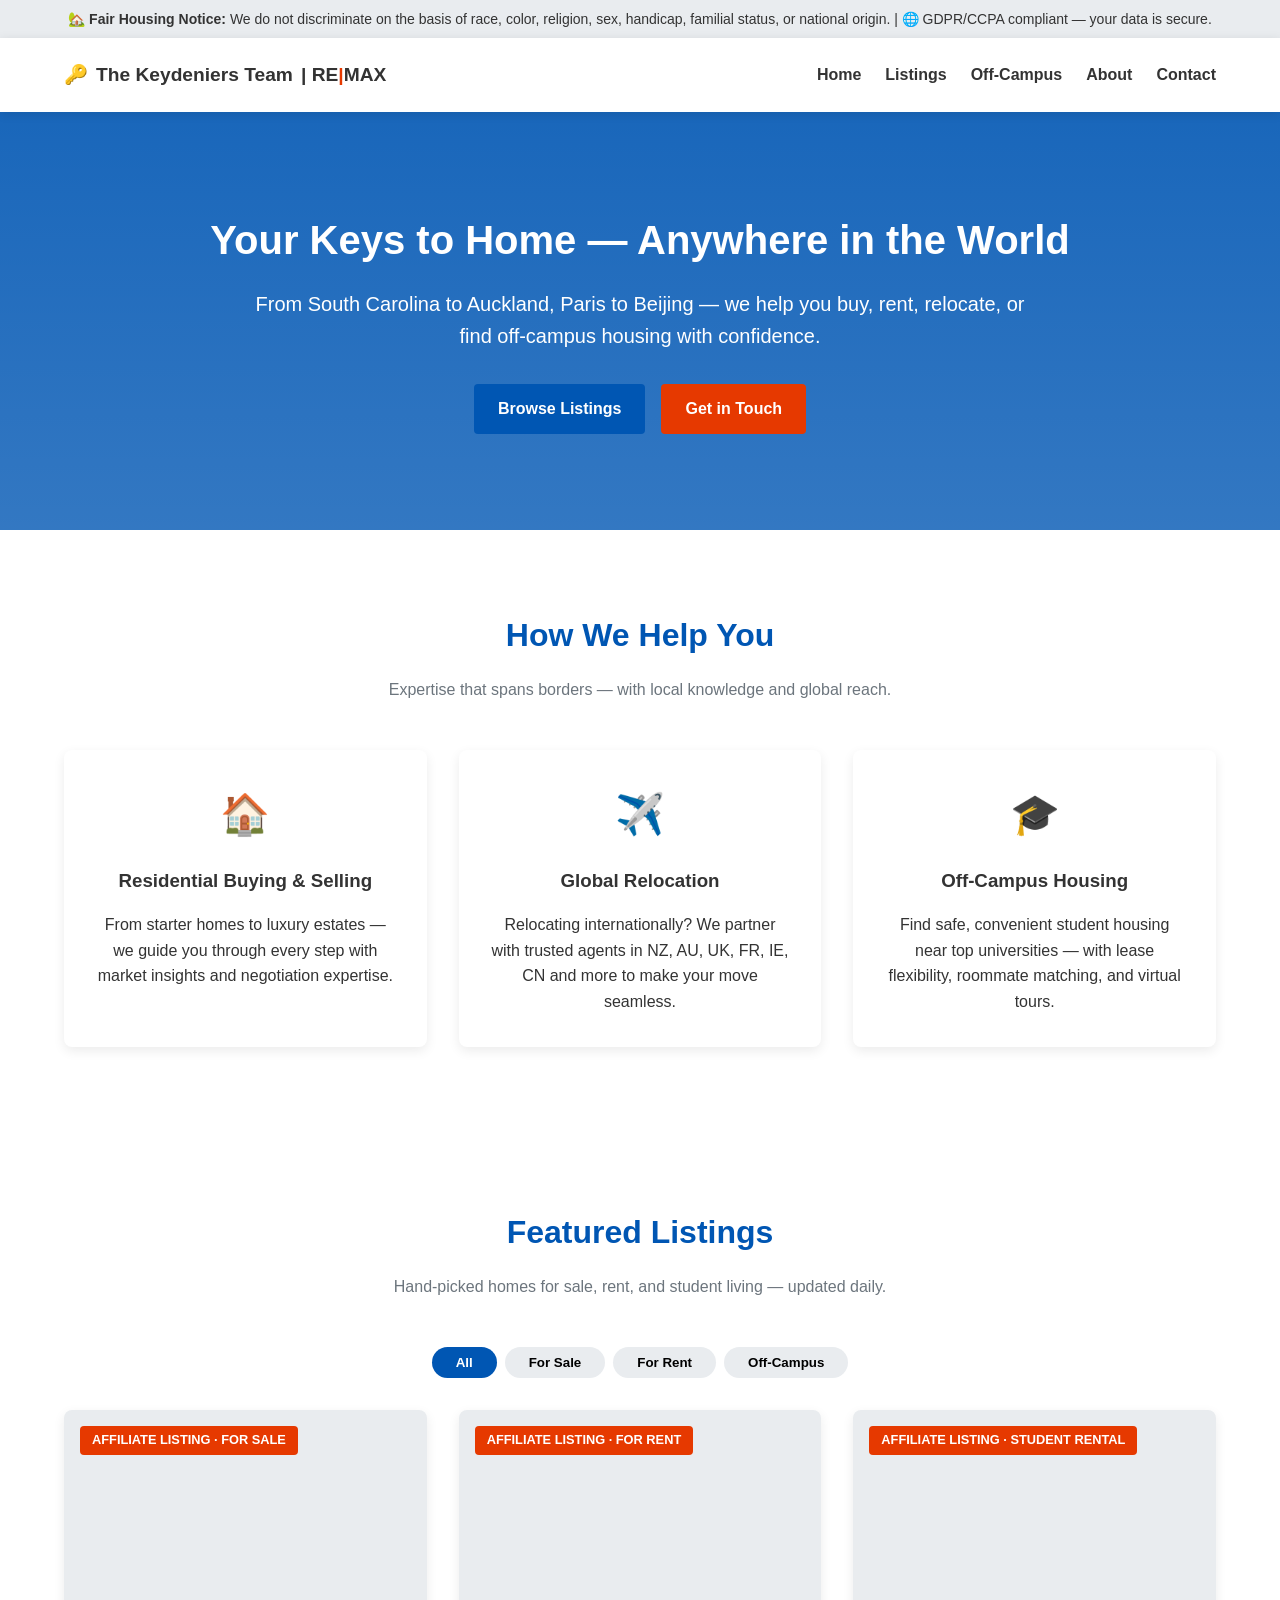
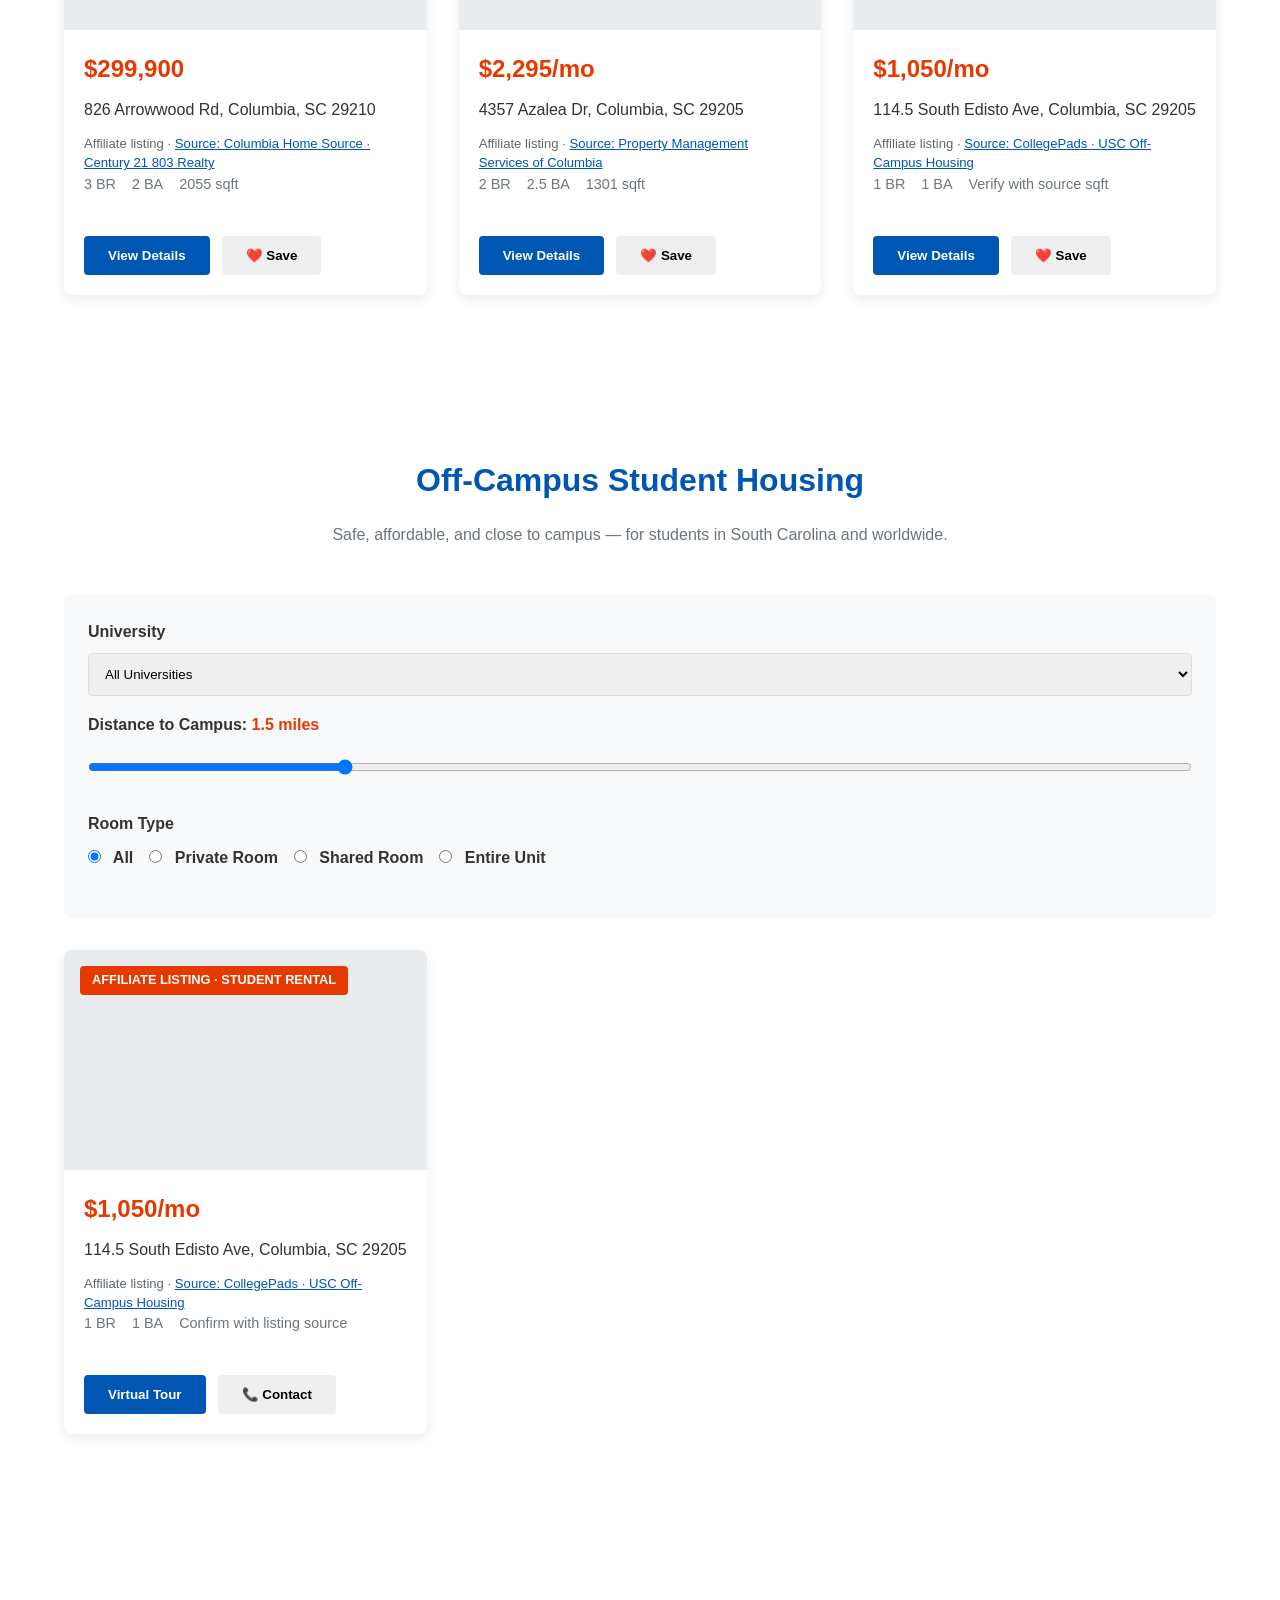
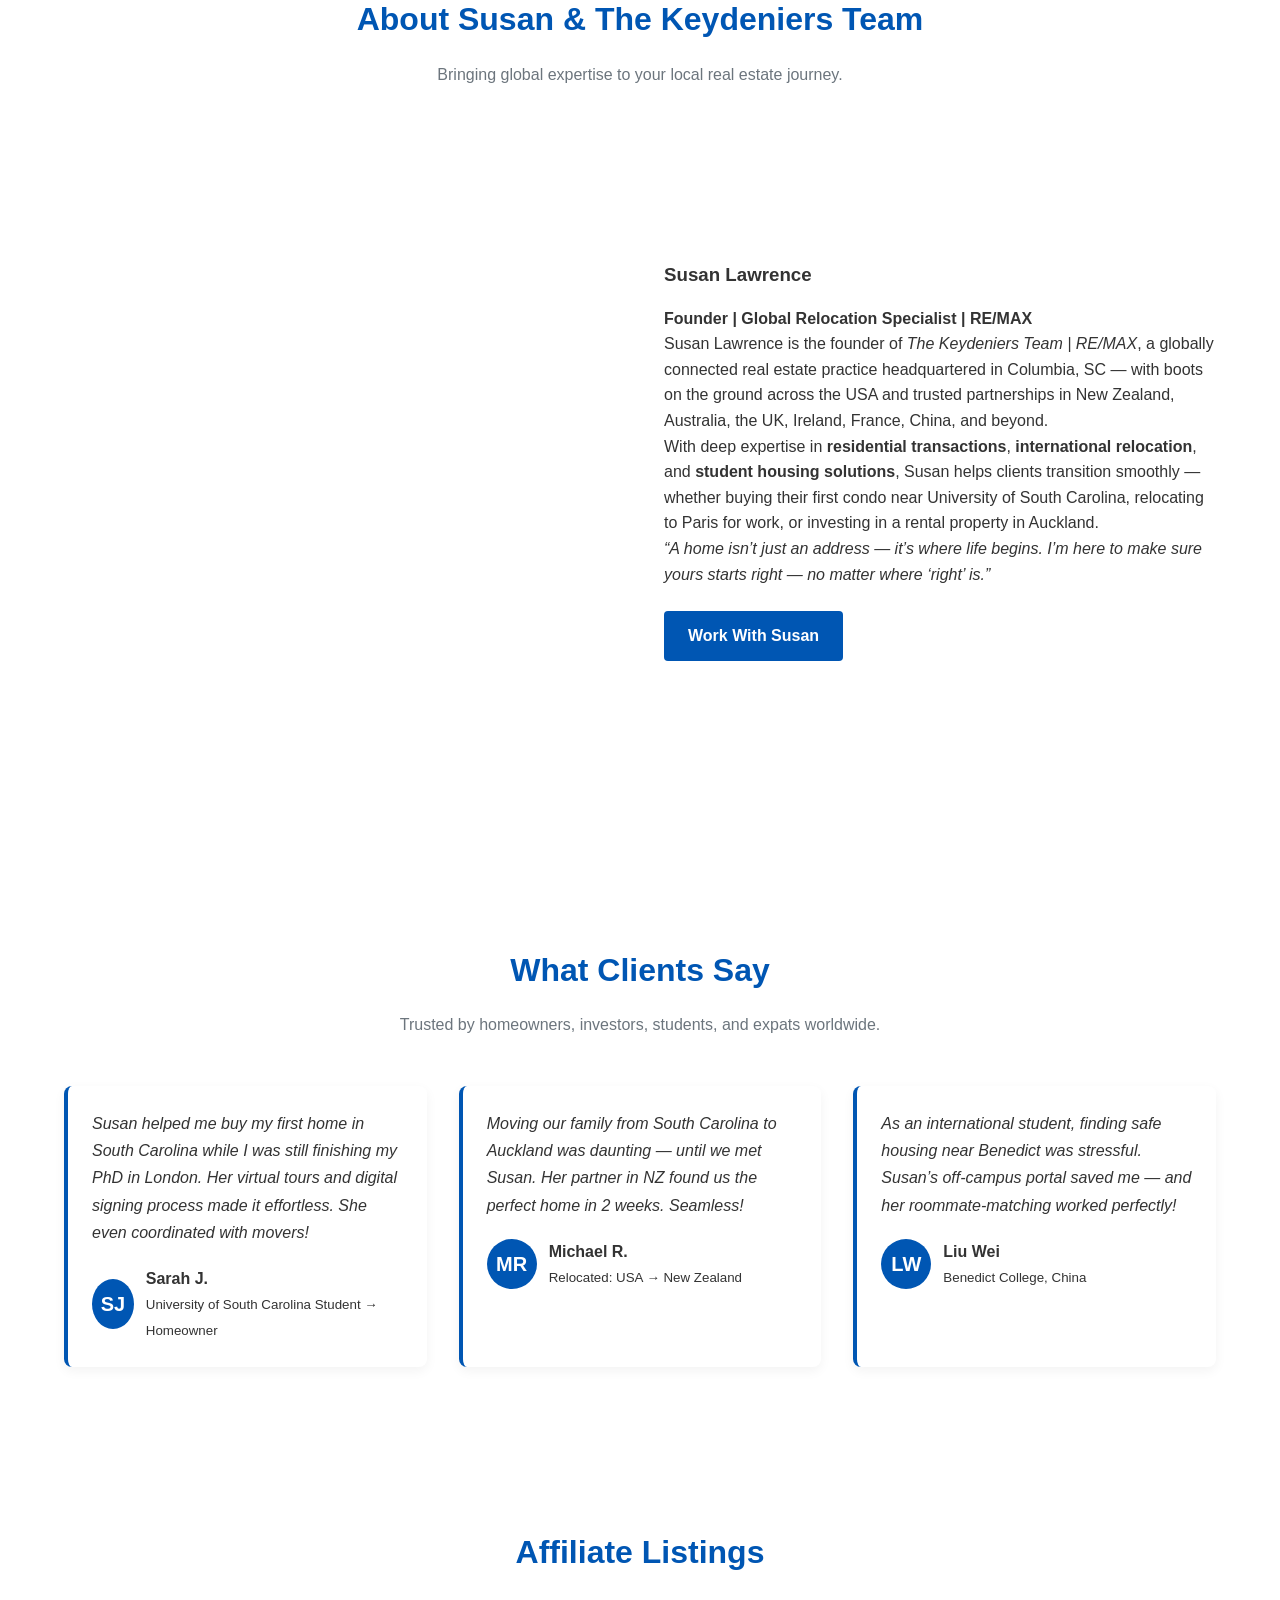
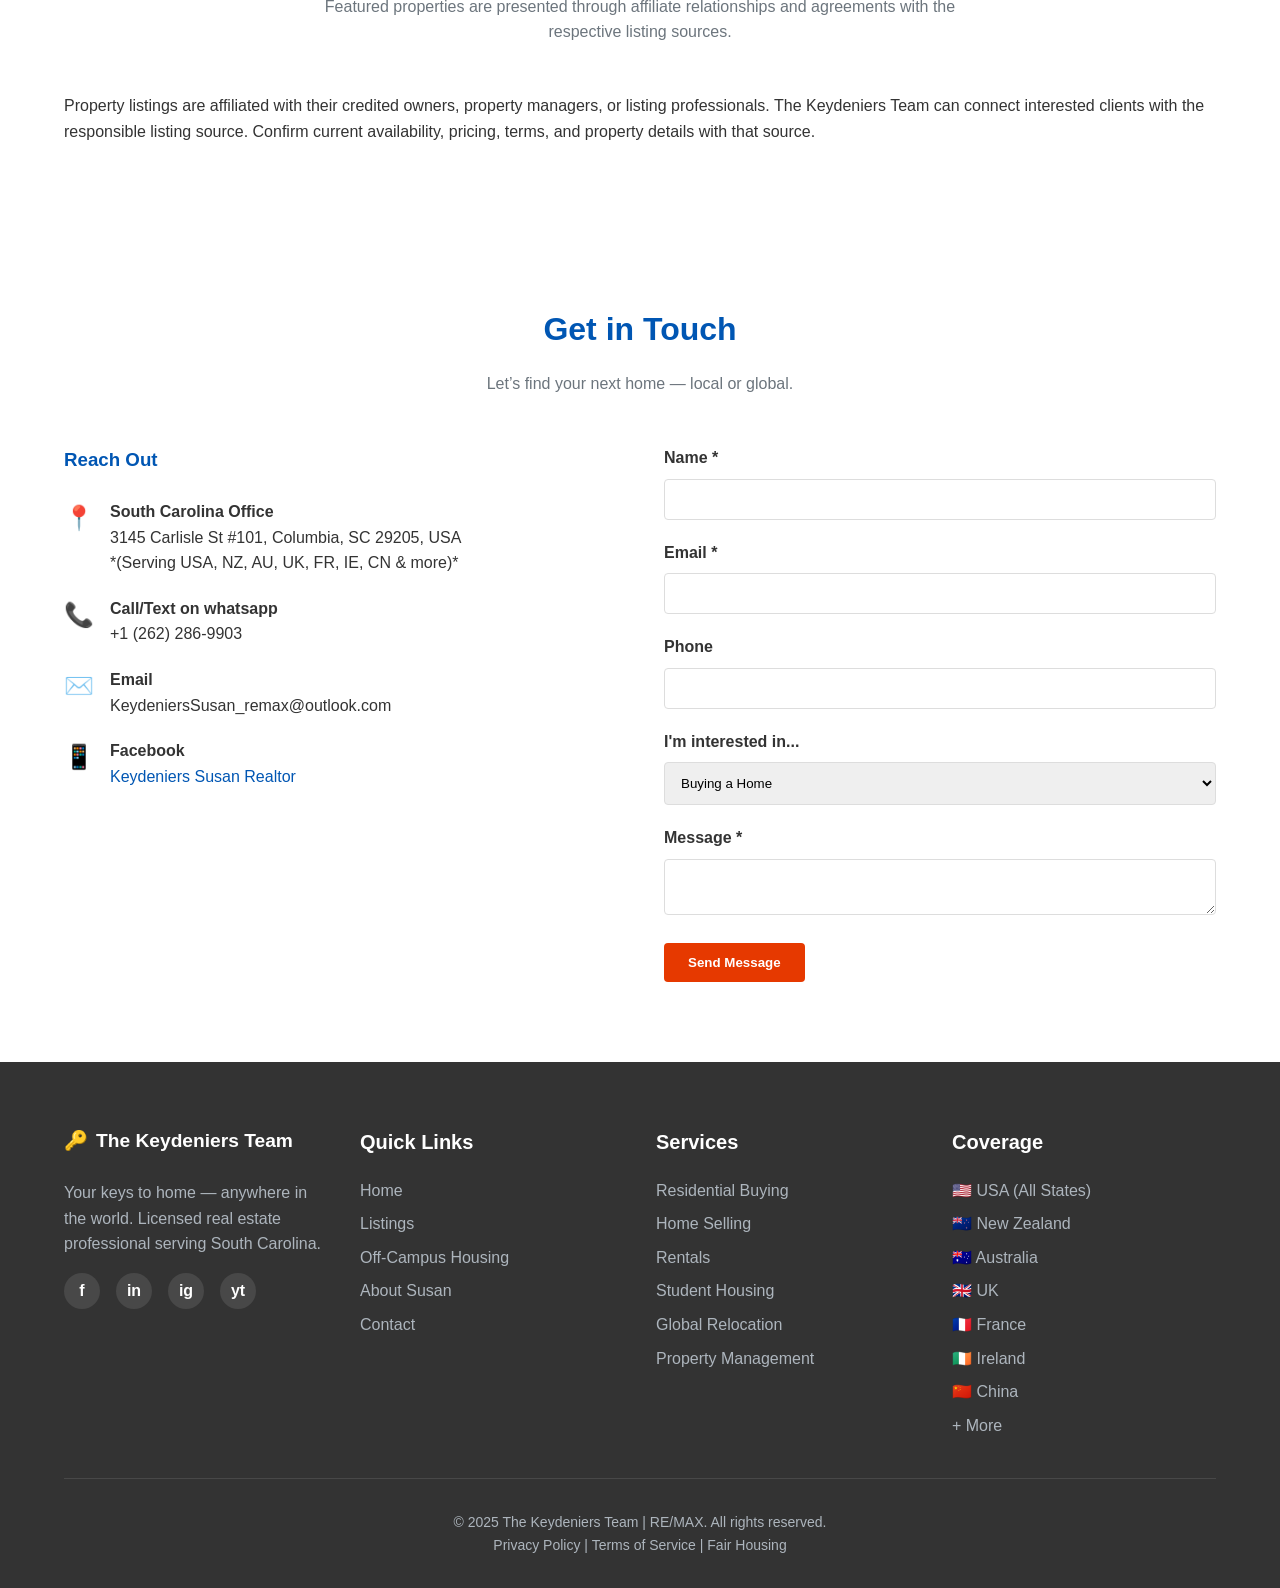
==== commit 1c6ea979: "Restore original realtor copy and update South Carolina contact details" ====
--- a/index.html
+++ b/index.html
@@ -3,17 +3,17 @@
 <head>
   <meta charset="UTF-8" />
   <meta name="viewport" content="width=device-width, initial-scale=1.0" />
-  <meta name="description" content="The Keydeniers Team | RE/MAX — South Carolina homes for sale, rentals, and student housing." />
+  <meta name="description" content="The Keydeniers Team | RE/MAX — Your Keys to Home, Anywhere in the World. Residential, Relocation & Off-Campus Housing in Columbia, SC & Globally." />
   
   <!-- Open Graph for Facebook -->
   <meta property="og:title" content="The Keydeniers Team | RE/MAX" />
-  <meta property="og:description" content="South Carolina homes, rentals, and off-campus housing with local listing partners." />
+  <meta property="og:description" content="Keys to Global Living — From South Carolina to Auckland. Buy, Rent, Relocate, or Find Off-Campus Housing." />
   <meta property="og:image" content="https://placehold.co/1200x630/0056b3/ffffff?text=The+Keydeniers+Team+%7C+RE%7CMAX" />
   <meta property="og:url" content="https://yourdomain.com" />
   <meta property="og:type" content="website" />
   <meta property="og:locale" content="en_US" />
   
-  <title>The Keydeniers Team | RE/MAX — South Carolina Real Estate</title>
+  <title>The Keydeniers Team | RE/MAX — Keys to Global Living</title>
   
   <!-- Google Fonts -->
   <link href="https://fonts.googleapis.com/css2?family=Poppins:wght@600;700&family=Open+Sans:wght@400;600&display=swap" rel="stylesheet" />
@@ -51,8 +51,8 @@
   <!-- Hero Section -->
   <section id="home" class="hero">
     <div class="container">
-      <h1>Your South Carolina Property Connection</h1>
-      <p>We connect buyers, renters, and students with South Carolina property opportunities through local listing partners.</p>
+      <h1>Your Keys to Home — Anywhere in the World</h1>
+      <p>From South Carolina to Auckland, Paris to Beijing — we help you buy, rent, relocate, or find off-campus housing with confidence.</p>
       <div class="hero-btns">
         <a href="#listings" class="btn btn-primary">Browse Listings</a>
         <a href="#contact" class="btn btn-secondary">Get in Touch</a>
@@ -65,7 +65,7 @@
     <div class="container">
       <div class="section-title">
         <h2>How We Help You</h2>
-        <p>Local property connections across Columbia and surrounding South Carolina communities.</p>
+        <p>Expertise that spans borders — with local knowledge and global reach.</p>
       </div>
       <div class="services-grid">
         <div class="service-card">
@@ -78,8 +78,8 @@
         <div class="service-card">
           <div class="service-icon">✈️</div>
           <div class="service-content">
-            <h3>Local Property Connections</h3>
-            <p>Looking for a home in South Carolina? We help connect you with local homes, rentals, and property professionals.</p>
+            <h3>Global Relocation</h3>
+            <p>Relocating internationally? We partner with trusted agents in NZ, AU, UK, FR, IE, CN and more to make your move seamless.</p>
           </div>
         </div>
         <div class="service-card">
@@ -119,7 +119,7 @@
     <div class="container">
       <div class="section-title">
         <h2>Off-Campus Student Housing</h2>
-        <p>Explore student-friendly rentals near colleges and universities in the Columbia area.</p>
+        <p>Safe, affordable, and close to campus — for students in South Carolina and worldwide.</p>
       </div>
 
       <div class="filters">
@@ -130,8 +130,9 @@
             <option value="usc">University of South Carolina</option>
             <option value="benedict">Benedict College</option>
             <option value="allen">Allen University</option>
-            <option value="columbia-college">Columbia College</option>
-            <option value="midlands-tech">Midlands Technical College</option>
+            <option value="auckland">University of Auckland</option>
+            <option value="sydney">University of Sydney</option>
+            <option value="oxford">University of Oxford</option>
           </select>
         </div>
         <div class="filter-group">
@@ -160,30 +161,78 @@
     <div class="container">
       <div class="section-title">
         <h2>About Susan & The Keydeniers Team</h2>
-        <p>Helping people connect with South Carolina property opportunities.</p>
+        <p>Bringing global expertise to your local real estate journey.</p>
       </div>
       <div class="about-grid">
         <div class="about-img" style="background-image: url(./images/work.jpg);"></div>
         <div>
           <h3>Susan Lawrence</h3>
-          <p><strong>Property Affiliate | Client Support | South Carolina</strong></p>
-          <p>Susan works with The Keydeniers Team to connect buyers, renters, and students with property opportunities across South Carolina. Through affiliate relationships with property providers and listing professionals, the team helps people discover advertised homes and arrange follow-up with the responsible listing source.</p>
-          <p>Property details, tours, applications, negotiations, and transactions are handled by the relevant owner, property manager, or licensed real estate professional.</p>
-          <p><em>“Making the next move feel a little easier.”</em></p>
-          <a href="#contact" class="btn btn-primary" style="margin-top: 1.5rem;">Contact Susan</a>
-        </div>
-      </div>
-    </div>
-  </section>
-
-  <!-- Affiliate information -->
+          <p><strong>Founder | Global Relocation Specialist | RE/MAX</strong></p>
+          <p>Susan Lawrence is the founder of <em>The Keydeniers Team | RE/MAX</em>, a globally connected real estate practice headquartered in Columbia, SC — with boots on the ground across the USA and trusted partnerships in New Zealand, Australia, the UK, Ireland, France, China, and beyond.</p>
+          <p>With deep expertise in <strong>residential transactions</strong>, <strong>international relocation</strong>, and <strong>student housing solutions</strong>, Susan helps clients transition smoothly — whether buying their first condo near University of South Carolina, relocating to Paris for work, or investing in a rental property in Auckland.</p>
+          <p><em>“A home isn’t just an address — it’s where life begins. I’m here to make sure yours starts right — no matter where ‘right’ is.”</em></p>
+          <a href="#contact" class="btn btn-primary" style="margin-top: 1.5rem;">Work With Susan</a>
+        </div>
+      </div>
+    </div>
+  </section>
+
+  <!-- Testimonials -->
   <section class="section testimonials">
     <div class="container">
       <div class="section-title">
-        <h2>How Our Affiliate Listings Work</h2>
-        <p>We introduce visitors to properties advertised by participating owners, managers, and listing professionals.</p>
-      </div>
-      <p>Affiliate disclosure: The Keydeniers Team may receive a referral fee or commission from a participating listing broker, property manager, owner, or provider when a referral results in a completed transaction, as permitted by the applicable agreement and law. Listings are supplied by third parties. The team is not the property owner or listing broker unless a listing expressly says otherwise. Prices, availability, terms, and property details can change; confirm all information directly with the credited listing source.</p>
+        <h2>What Clients Say</h2>
+        <p>Trusted by homeowners, investors, students, and expats worldwide.</p>
+      </div>
+      <div class="testimonial-grid">
+        <div class="testimonial-card">
+          <div class="testimonial-text">
+            Susan helped me buy my first home in South Carolina while I was still finishing my PhD in London. Her virtual tours and digital signing process made it effortless. She even coordinated with movers!
+          </div>
+          <div class="testimonial-author">
+            <div class="author-avatar">SJ</div>
+            <div>
+              <strong>Sarah J.</strong><br>
+              <small>University of South Carolina Student → Homeowner</small>
+            </div>
+          </div>
+        </div>
+        <div class="testimonial-card">
+          <div class="testimonial-text">
+            Moving our family from South Carolina to Auckland was daunting — until we met Susan. Her partner in NZ found us the perfect home in 2 weeks. Seamless!
+          </div>
+          <div class="testimonial-author">
+            <div class="author-avatar">MR</div>
+            <div>
+              <strong>Michael R.</strong><br>
+              <small>Relocated: USA → New Zealand</small>
+            </div>
+          </div>
+        </div>
+        <div class="testimonial-card">
+          <div class="testimonial-text">
+            As an international student, finding safe housing near Benedict was stressful. Susan’s off-campus portal saved me — and her roommate-matching worked perfectly!
+          </div>
+          <div class="testimonial-author">
+            <div class="author-avatar">LW</div>
+            <div>
+              <strong>Liu Wei</strong><br>
+              <small>Benedict College, China</small>
+            </div>
+          </div>
+        </div>
+      </div>
+    </div>
+  </section>
+
+  <!-- Affiliate Listing Disclosure -->
+  <section class="section testimonials">
+    <div class="container">
+      <div class="section-title">
+        <h2>Affiliate Listings</h2>
+        <p>Featured properties are presented through affiliate relationships and agreements with the respective listing sources.</p>
+      </div>
+      <p>Property listings are affiliated with their credited owners, property managers, or listing professionals. The Keydeniers Team can connect interested clients with the responsible listing source. Confirm current availability, pricing, terms, and property details with that source.</p>
     </div>
   </section>
 
@@ -192,7 +241,7 @@
     <div class="container">
       <div class="section-title">
         <h2>Get in Touch</h2>
-        <p>Let’s connect you with a South Carolina property opportunity.</p>
+        <p>Let’s find your next home — local or global.</p>
       </div>
       <div class="contact-grid">
         <div class="contact-info">
@@ -200,9 +249,9 @@
           <div class="contact-detail">
             <div class="contact-icon">📍</div>
             <div>
-              <strong>Columbia, South Carolina</strong><br>
-              3145 Carlisle St #101, Columbia, SC 29205<br>
-              *Serving South Carolina*
+              <strong>South Carolina Office</strong><br>
+              3145 Carlisle St #101, Columbia, SC 29205, USA<br>
+              *(Serving USA, NZ, AU, UK, FR, IE, CN & more)*
             </div>
           </div>
           <div class="contact-detail">
@@ -216,7 +265,7 @@
             <div class="contact-icon">✉️</div>
             <div>
               <strong>Email</strong><br>
-              <a href="mailto:susan.lawrence_remax@outlook.com" style="color: var(--dark);">susan.lawrence_remax@outlook.com</a>
+              <a href="mailto:susan.lawrence_remax@outlook.com" style="color: var(--dark);">KeydeniersSusan_remax@outlook.com</a>
             </div>
           </div>
           <div class="contact-detail">
@@ -253,7 +302,7 @@
                 <option value="selling">Selling My Home</option>
                 <option value="renting">Renting</option>
                 <option value="student">Off-Campus Housing</option>
-                <option value="relocation">South Carolina Relocation Support</option>
+                <option value="relocation">International Relocation</option>
                 <option value="other">Other</option>
               </select>
             </div>
@@ -277,7 +326,7 @@
             <span class="key">🔑</span>
             <strong>The Keydeniers Team</strong>
           </div>
-          <p>Your connection to South Carolina homes, rentals, and student housing.</p>
+          <p>Your keys to home — anywhere in the world. Licensed real estate professional serving South Carolina.</p>
           <div class="social-links">
             <a href="https://facebook.com/KeydeniersRebeccaRealtor" class="social-link" target="_blank" aria-label="Facebook">f</a>
             <a href="#" class="social-link" aria-label="LinkedIn">in</a>
@@ -302,18 +351,21 @@
             <li><a href="#">Home Selling</a></li>
             <li><a href="#">Rentals</a></li>
             <li><a href="#">Student Housing</a></li>
-            <li><a href="#">Relocation Support</a></li>
+            <li><a href="#">Global Relocation</a></li>
             <li><a href="#">Property Management</a></li>
           </ul>
         </div>
         <div class="footer-col">
           <h4>Coverage</h4>
           <ul class="footer-links">
-            <li>Columbia</li>
-            <li>Richland County</li>
-            <li>Lexington County</li>
-            <li>Greater Midlands</li>
-            <li>South Carolina</li>
+            <li>🇺🇸 USA (All States)</li>
+            <li>🇳🇿 New Zealand</li>
+            <li>🇦🇺 Australia</li>
+            <li>🇬🇧 UK</li>
+            <li>🇫🇷 France</li>
+            <li>🇮🇪 Ireland</li>
+            <li>🇨🇳 China</li>
+            <li>+ More</li>
           </ul>
         </div>
       </div>
@@ -338,11 +390,11 @@
   <div id="virtualTourModal" class="modal">
     <div class="modal-content">
       <span class="close" data-modal="virtualTourModal">&times;</span>
-      <h2 style="color: var(--primary); margin-bottom: 1rem;">📅 Request Listing Details</h2>
+      <h2 style="color: var(--primary); margin-bottom: 1rem;">📅 Book a Virtual Tour</h2>
       <p id="virtualTourPropertyAddress" style="font-weight: 600; margin-bottom: 1.5rem; color: var(--dark);"></p>
 
       <form action="https://formspree.io/f/xykykwvv" method="POST">
-        <input type="hidden" name="_subject" value="South Carolina Affiliate Listing Enquiry">
+        <input type="hidden" name="_subject" value="PropertyParams Virtual Tour Request">
         <input type="hidden" name="_cc" value="susan.lawrence_remax@outlook.com">
         <input type="hidden" name="_next" value="https://the-keydeniers-team-re-max.onrender.com/thank-you.html">
         <input type="hidden" name="property_address" id="vt-property-address">
@@ -370,7 +422,7 @@
 
         <div style="display: flex; gap: 1rem; flex-wrap: wrap; justify-content: flex-end; margin-top: 1.5rem;">
           <button type="button" class="btn" data-modal="virtualTourModal" data-action="close">Cancel</button>
-          <button type="submit" class="btn btn-primary">✅ Request Listing Details</button>
+          <button type="submit" class="btn btn-primary">✅ Book Virtual Tour</button>
         </div>
       </form>
     </div>
@@ -380,7 +432,7 @@
   <div id="contactOptionsModal" class="modal">
     <div class="modal-content">
       <span class="close" data-modal="contactOptionsModal">&times;</span>
-      <h2 style="color: var(--primary); margin-bottom: 1rem;">📞 Contact Susan</h2>
+      <h2 style="color: var(--primary); margin-bottom: 1rem;">📞 Contact Susan on whatsapp</h2>
       <p>Choose how you'd like to reach out:</p>
 
       <div style="margin: 2rem 0; display: flex; flex-direction: column; gap: 1.5rem;">
@@ -396,9 +448,9 @@
         <div style="background: #f8f9fa; padding: 1.5rem; border-radius: 8px;">
           <h3 style="margin: 0 0 0.75rem; color: var(--primary);">✉️ Email</h3>
           <p>
-            <a href="mailto:susan.lawrence_remax@outlook.com?subject=Property Inquiry" 
+            <a href="mailto:susan.lawrence_remax@outlook.com?subject=PropertyParams Inquiry" 
                style="font-size: 1.1rem; color: var(--dark); display: inline-flex; align-items: center; gap: 0.5rem;">
-              ✉️ susan.lawrence_remax@outlook.com
+              ✉️ KeydeniersSusan_remax@outlook.com
             </a>
           </p>
           <p style="font-size: 0.9rem; color: #6c757d;">We respond within 2 hours during business hours.</p>
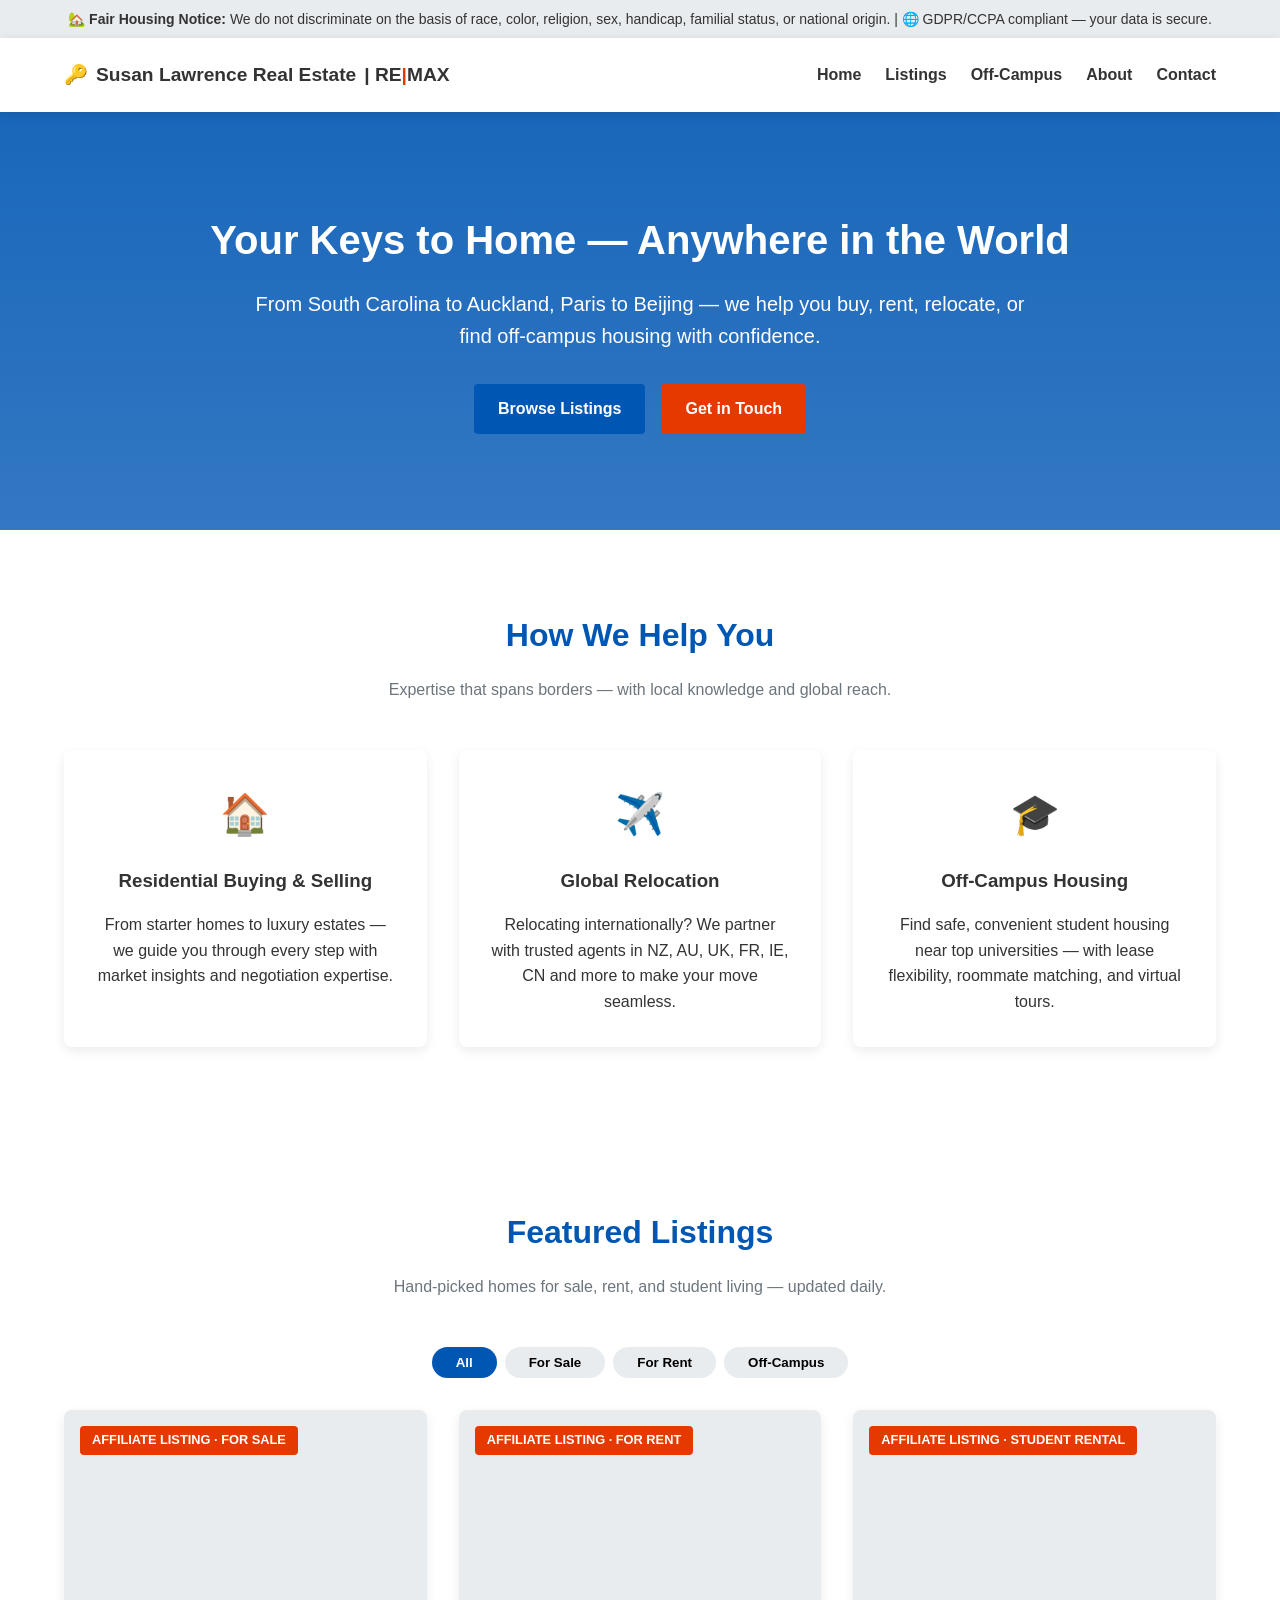
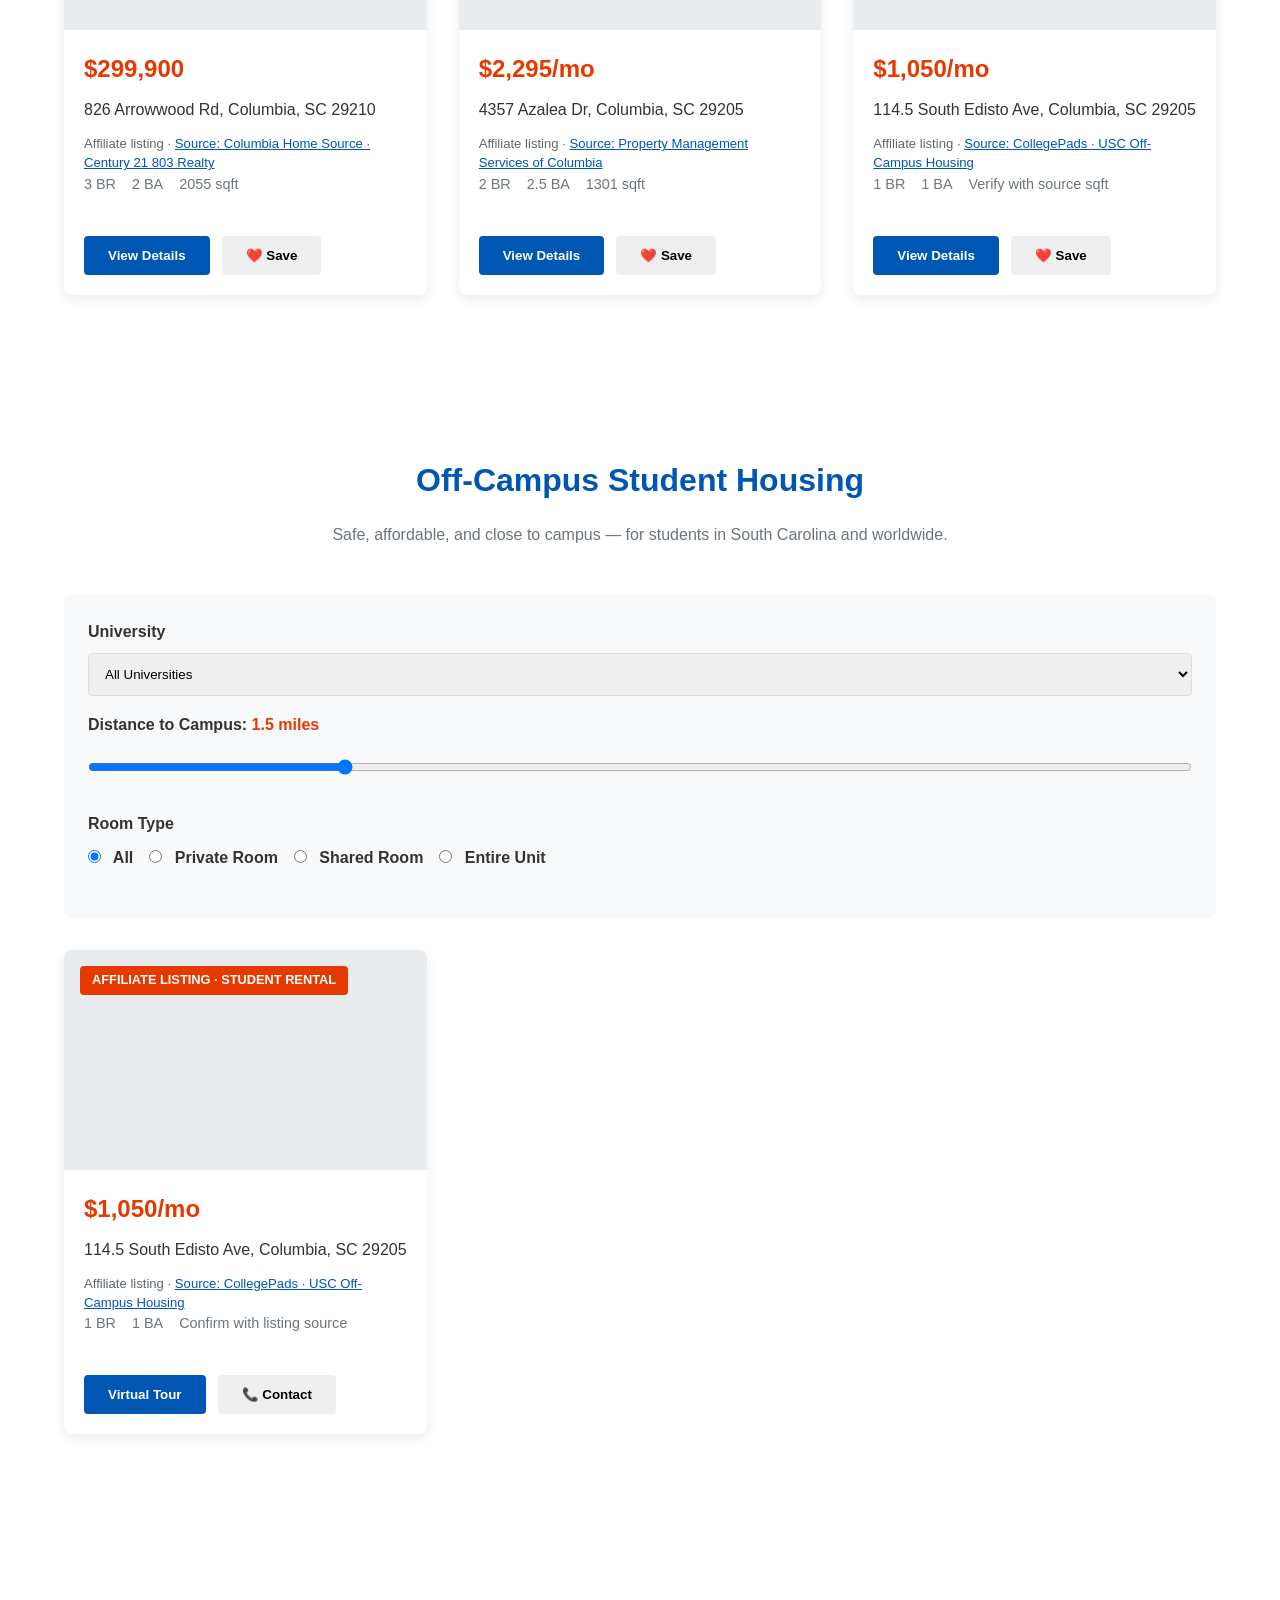
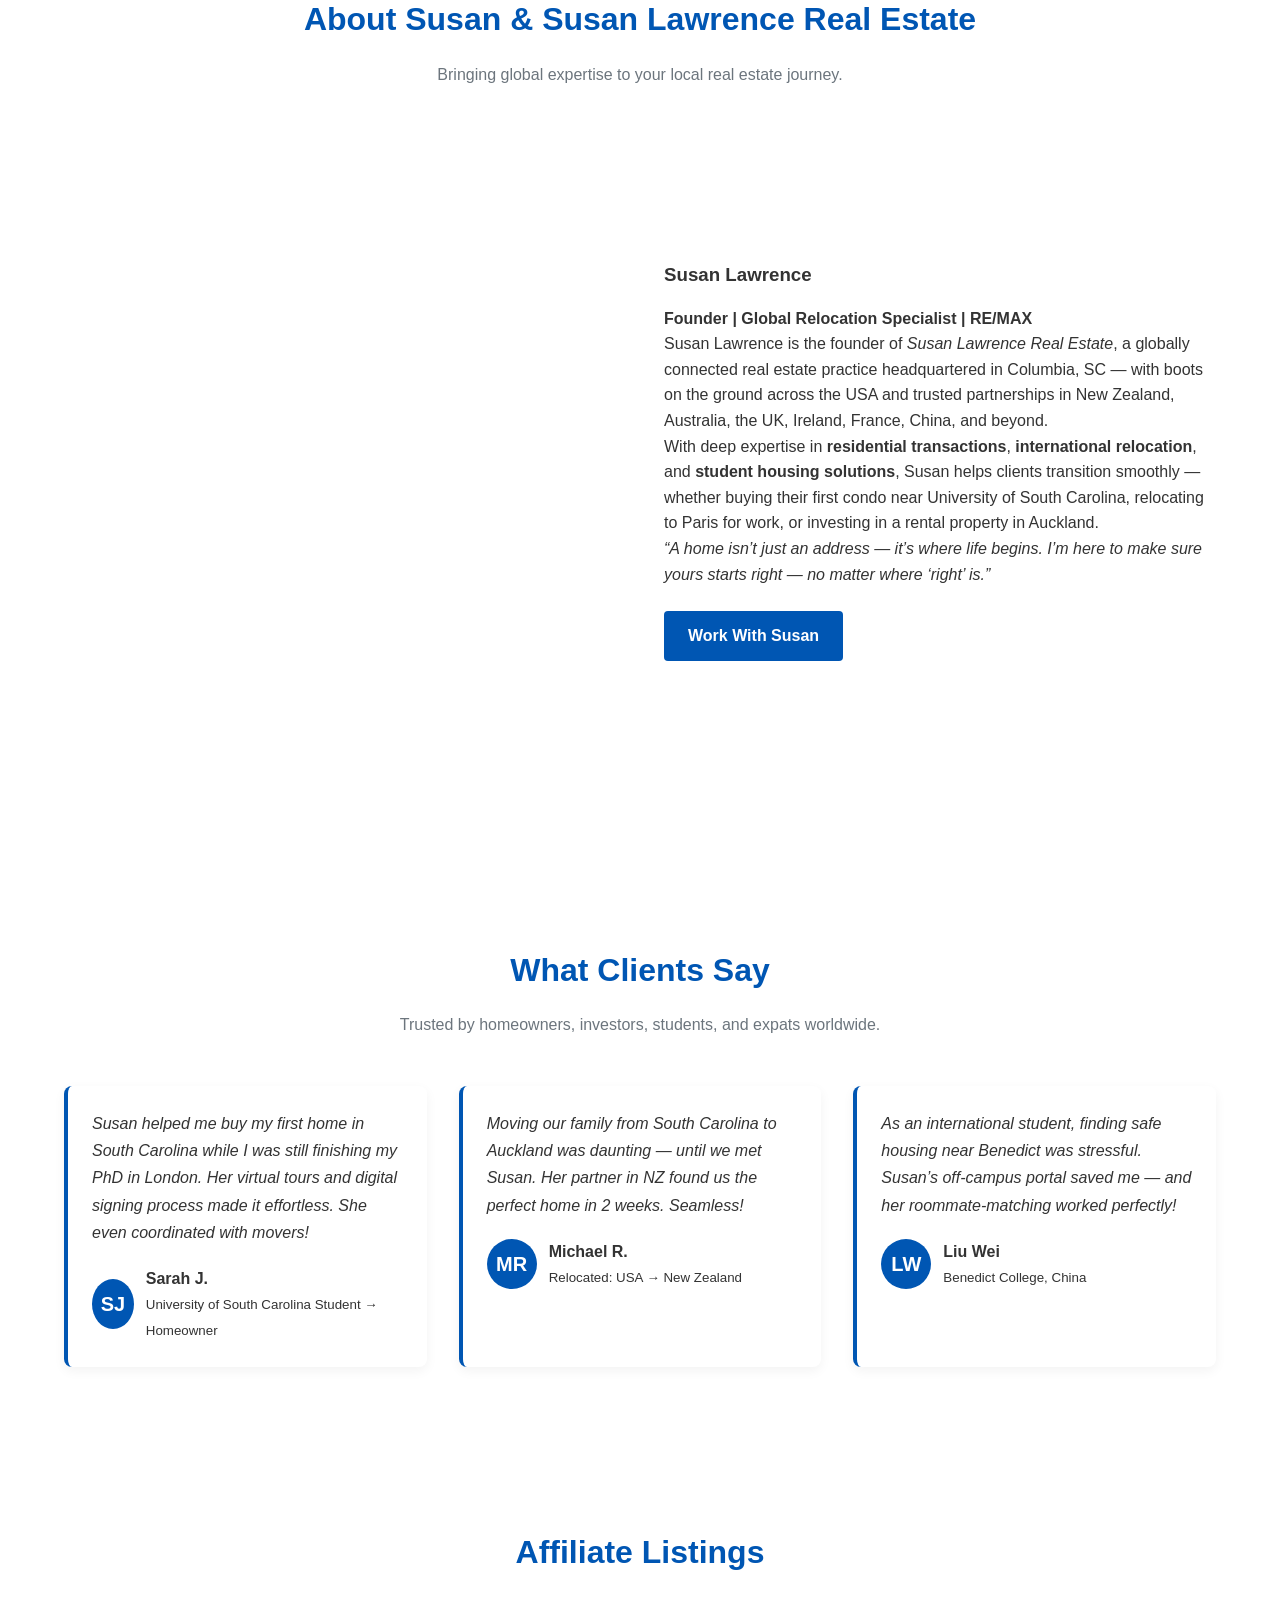
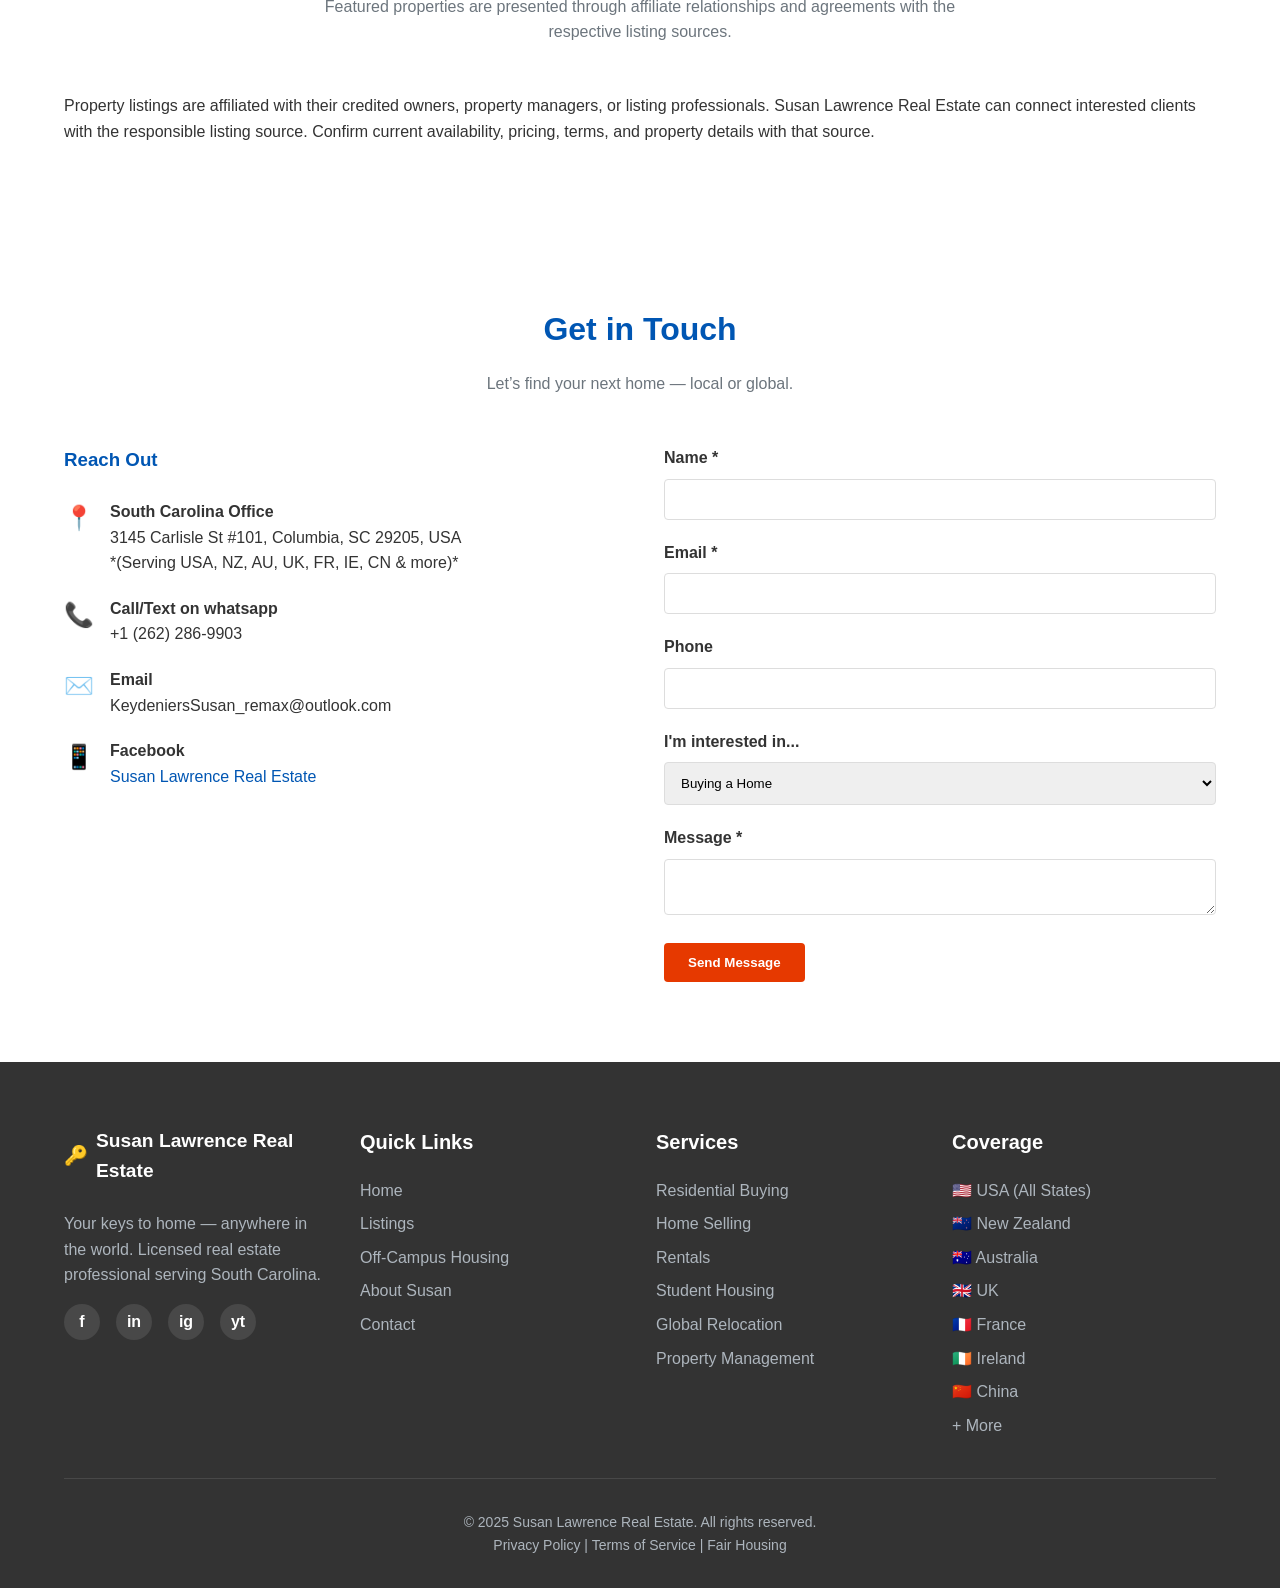
==== commit 1bcd85ea: "Rename website to Susan Lawrence Real Estate" ====
--- a/index.html
+++ b/index.html
@@ -3,17 +3,17 @@
 <head>
   <meta charset="UTF-8" />
   <meta name="viewport" content="width=device-width, initial-scale=1.0" />
-  <meta name="description" content="The Keydeniers Team | RE/MAX — Your Keys to Home, Anywhere in the World. Residential, Relocation & Off-Campus Housing in Columbia, SC & Globally." />
+  <meta name="description" content="Susan Lawrence Real Estate — Your Keys to Home, Anywhere in the World. Residential, Relocation & Off-Campus Housing in Columbia, SC & Globally." />
   
   <!-- Open Graph for Facebook -->
-  <meta property="og:title" content="The Keydeniers Team | RE/MAX" />
+  <meta property="og:title" content="Susan Lawrence Real Estate" />
   <meta property="og:description" content="Keys to Global Living — From South Carolina to Auckland. Buy, Rent, Relocate, or Find Off-Campus Housing." />
   <meta property="og:image" content="https://placehold.co/1200x630/0056b3/ffffff?text=The+Keydeniers+Team+%7C+RE%7CMAX" />
   <meta property="og:url" content="https://yourdomain.com" />
   <meta property="og:type" content="website" />
   <meta property="og:locale" content="en_US" />
   
-  <title>The Keydeniers Team | RE/MAX — Keys to Global Living</title>
+  <title>Susan Lawrence Real Estate — Keys to Global Living</title>
   
   <!-- Google Fonts -->
   <link href="https://fonts.googleapis.com/css2?family=Poppins:wght@600;700&family=Open+Sans:wght@400;600&display=swap" rel="stylesheet" />
@@ -33,7 +33,7 @@
       <nav class="navbar">
         <div class="logo">
           <span class="key">🔑</span>
-          <strong>The Keydeniers Team</strong>
+          <strong>Susan Lawrence Real Estate</strong>
           <span class="remax">| RE<span class="remax-red">|</span>MAX</span>
         </div>
         <button class="mobile-menu-btn">☰</button>
@@ -160,7 +160,7 @@
   <section id="about" class="section">
     <div class="container">
       <div class="section-title">
-        <h2>About Susan & The Keydeniers Team</h2>
+        <h2>About Susan & Susan Lawrence Real Estate</h2>
         <p>Bringing global expertise to your local real estate journey.</p>
       </div>
       <div class="about-grid">
@@ -168,7 +168,7 @@
         <div>
           <h3>Susan Lawrence</h3>
           <p><strong>Founder | Global Relocation Specialist | RE/MAX</strong></p>
-          <p>Susan Lawrence is the founder of <em>The Keydeniers Team | RE/MAX</em>, a globally connected real estate practice headquartered in Columbia, SC — with boots on the ground across the USA and trusted partnerships in New Zealand, Australia, the UK, Ireland, France, China, and beyond.</p>
+          <p>Susan Lawrence is the founder of <em>Susan Lawrence Real Estate</em>, a globally connected real estate practice headquartered in Columbia, SC — with boots on the ground across the USA and trusted partnerships in New Zealand, Australia, the UK, Ireland, France, China, and beyond.</p>
           <p>With deep expertise in <strong>residential transactions</strong>, <strong>international relocation</strong>, and <strong>student housing solutions</strong>, Susan helps clients transition smoothly — whether buying their first condo near University of South Carolina, relocating to Paris for work, or investing in a rental property in Auckland.</p>
           <p><em>“A home isn’t just an address — it’s where life begins. I’m here to make sure yours starts right — no matter where ‘right’ is.”</em></p>
           <a href="#contact" class="btn btn-primary" style="margin-top: 1.5rem;">Work With Susan</a>
@@ -232,7 +232,7 @@
         <h2>Affiliate Listings</h2>
         <p>Featured properties are presented through affiliate relationships and agreements with the respective listing sources.</p>
       </div>
-      <p>Property listings are affiliated with their credited owners, property managers, or listing professionals. The Keydeniers Team can connect interested clients with the responsible listing source. Confirm current availability, pricing, terms, and property details with that source.</p>
+      <p>Property listings are affiliated with their credited owners, property managers, or listing professionals. Susan Lawrence Real Estate can connect interested clients with the responsible listing source. Confirm current availability, pricing, terms, and property details with that source.</p>
     </div>
   </section>
 
@@ -272,14 +272,14 @@
             <div class="contact-icon">📱</div>
             <div>
               <strong>Facebook</strong><br>
-              <a href="https://web.facebook.com/profile.php?id=61585842321740" target="_blank" style="color: var(--primary);">Keydeniers Susan Realtor</a>
+              <a href="https://web.facebook.com/profile.php?id=61585842321740" target="_blank" style="color: var(--primary);">Susan Lawrence Real Estate</a>
             </div>
           </div>
         </div>
         <div>
           <!-- ✅ FULLY CORRECTED FORM -->
           <form action="https://formspree.io/f/xykykwvv" method="POST">
-            <input type="hidden" name="_subject" value="Keydeniers Team — General Inquiry">
+            <input type="hidden" name="_subject" value="Susan Lawrence Real Estate — General Inquiry">
             <input type="hidden" name="_cc" value="susan.lawrence_remax@outlook.com">
             <input type="hidden" name="_next" value="https://the-keydeniers-team-re-max.onrender.com/thank-you.html">
 
@@ -324,7 +324,7 @@
         <div class="footer-col">
           <div class="logo" style="color: white; margin-bottom: 1.5rem;">
             <span class="key">🔑</span>
-            <strong>The Keydeniers Team</strong>
+            <strong>Susan Lawrence Real Estate</strong>
           </div>
           <p>Your keys to home — anywhere in the world. Licensed real estate professional serving South Carolina.</p>
           <div class="social-links">
@@ -370,7 +370,7 @@
         </div>
       </div>
       <div class="copyright">
-        &copy; 2025 The Keydeniers Team | RE/MAX. All rights reserved.<br>
+        &copy; 2025 Susan Lawrence Real Estate. All rights reserved.<br>
         <a href="#" style="color: #adb5bd;">Privacy Policy</a> | 
         <a href="#" style="color: #adb5bd;">Terms of Service</a> | 
         <a href="#" style="color: #adb5bd;">Fair Housing</a>
@@ -460,7 +460,7 @@
           <strong>📍 Office:</strong> 3145 Carlisle St #101, Columbia, SC 29205<br>
           <strong>🌐 Facebook:</strong> 
           <a href="https://facebook.com/KeydeniersRebeccaRealtor" target="_blank" style="color: var(--primary);">
-            Keydeniers Susan Realtor
+            Susan Lawrence Real Estate
           </a>
         </div>
       </div>
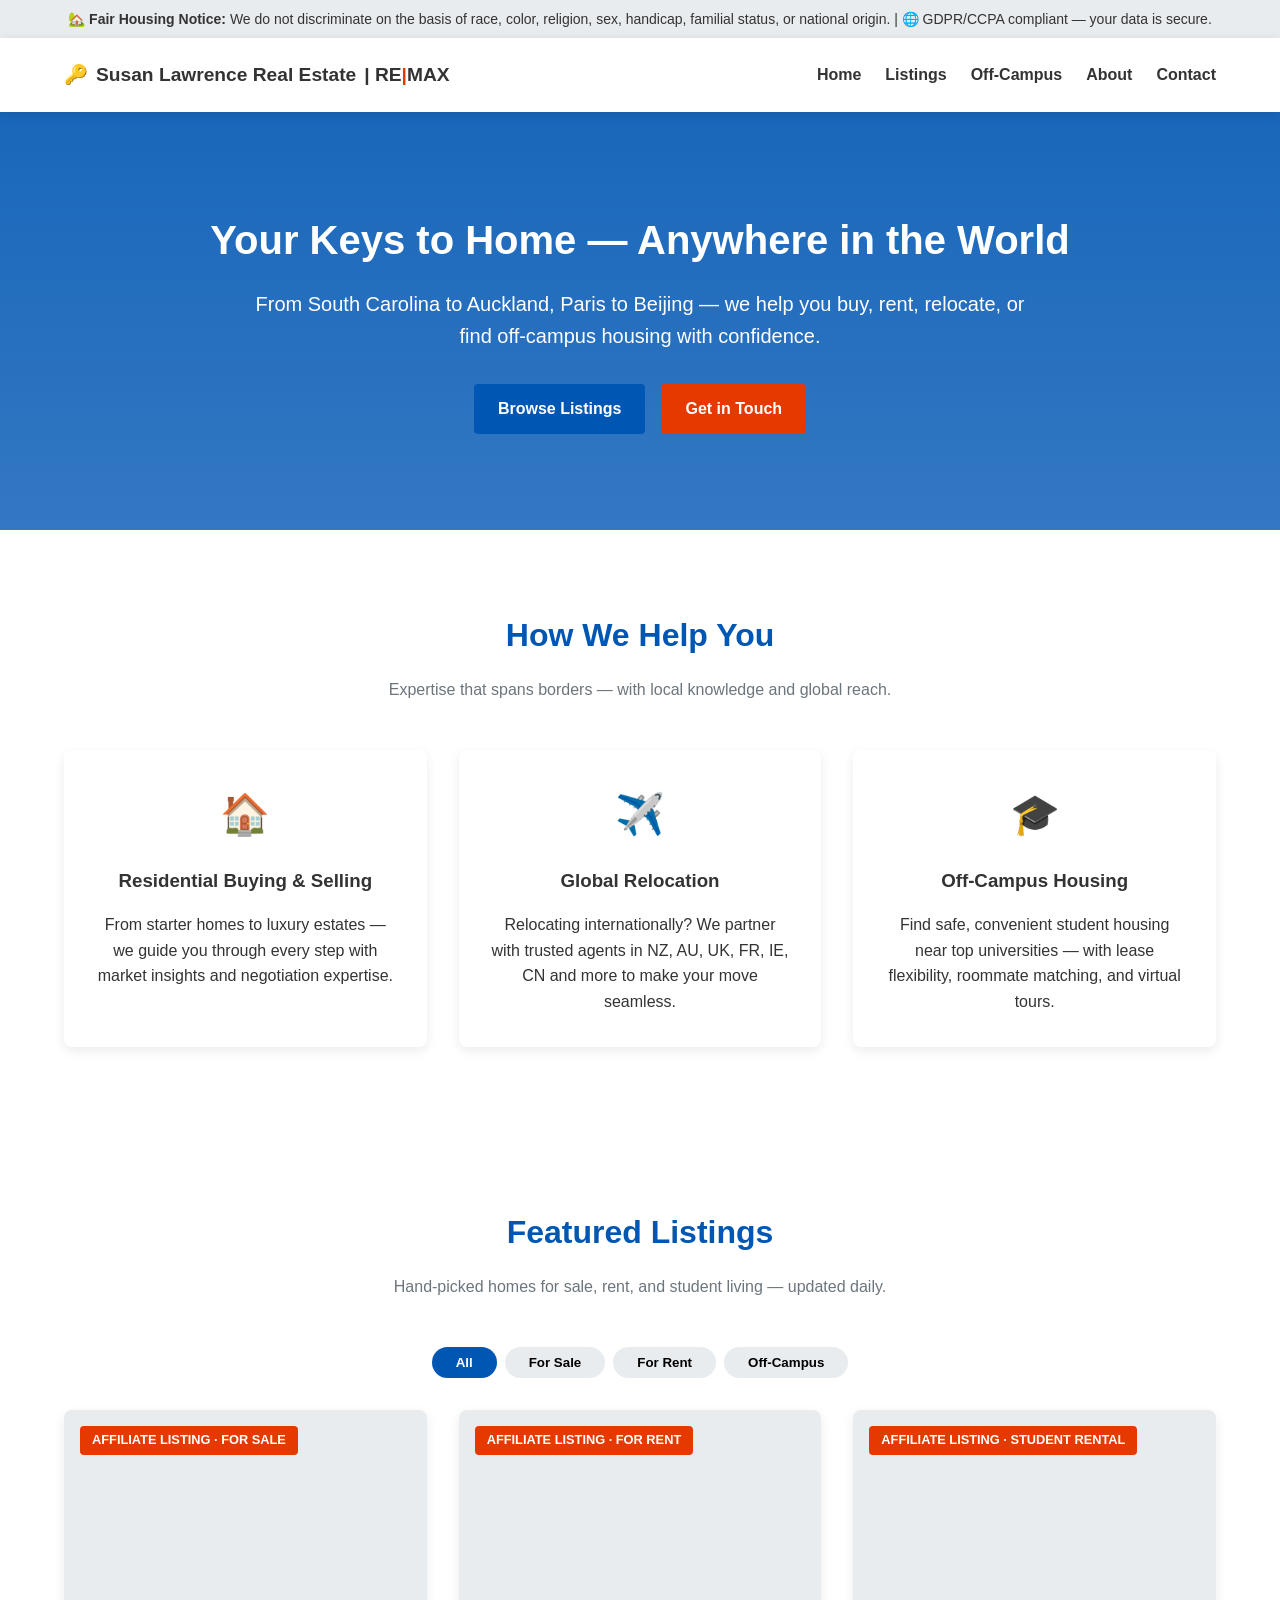
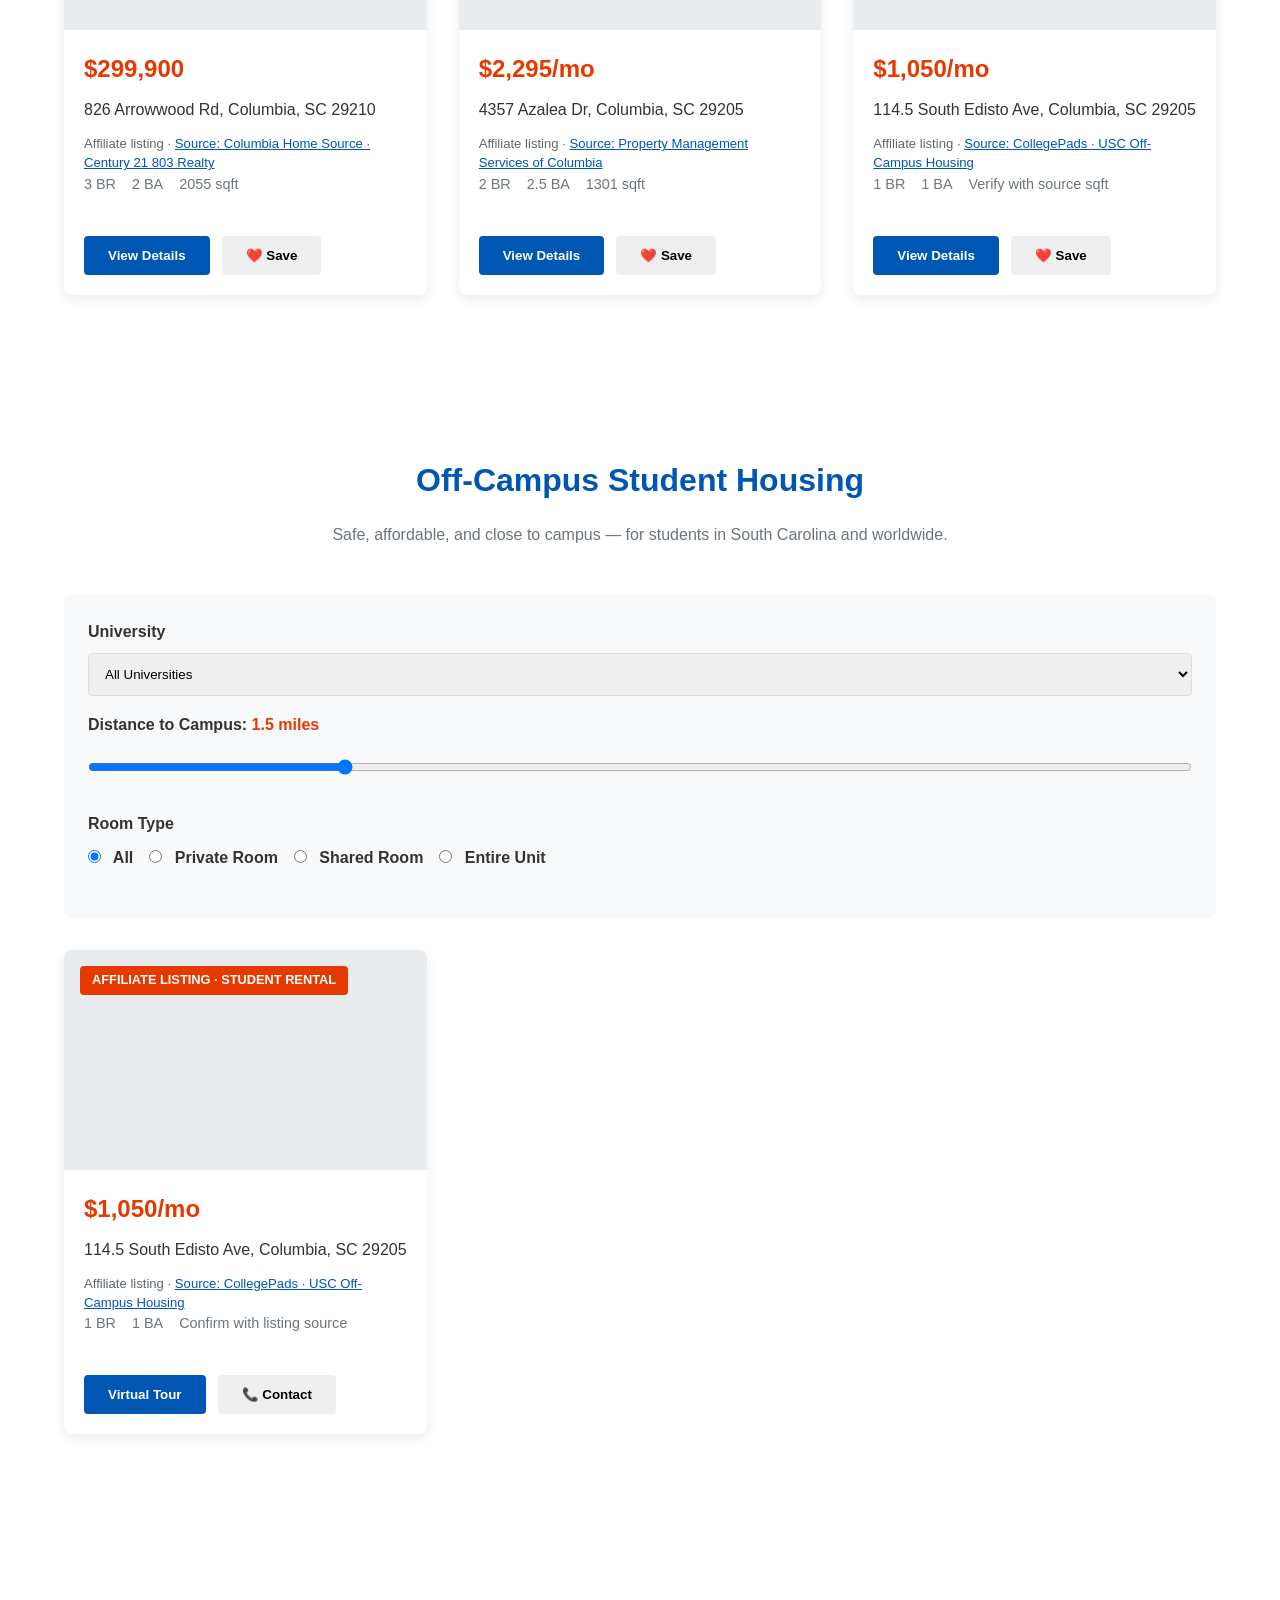
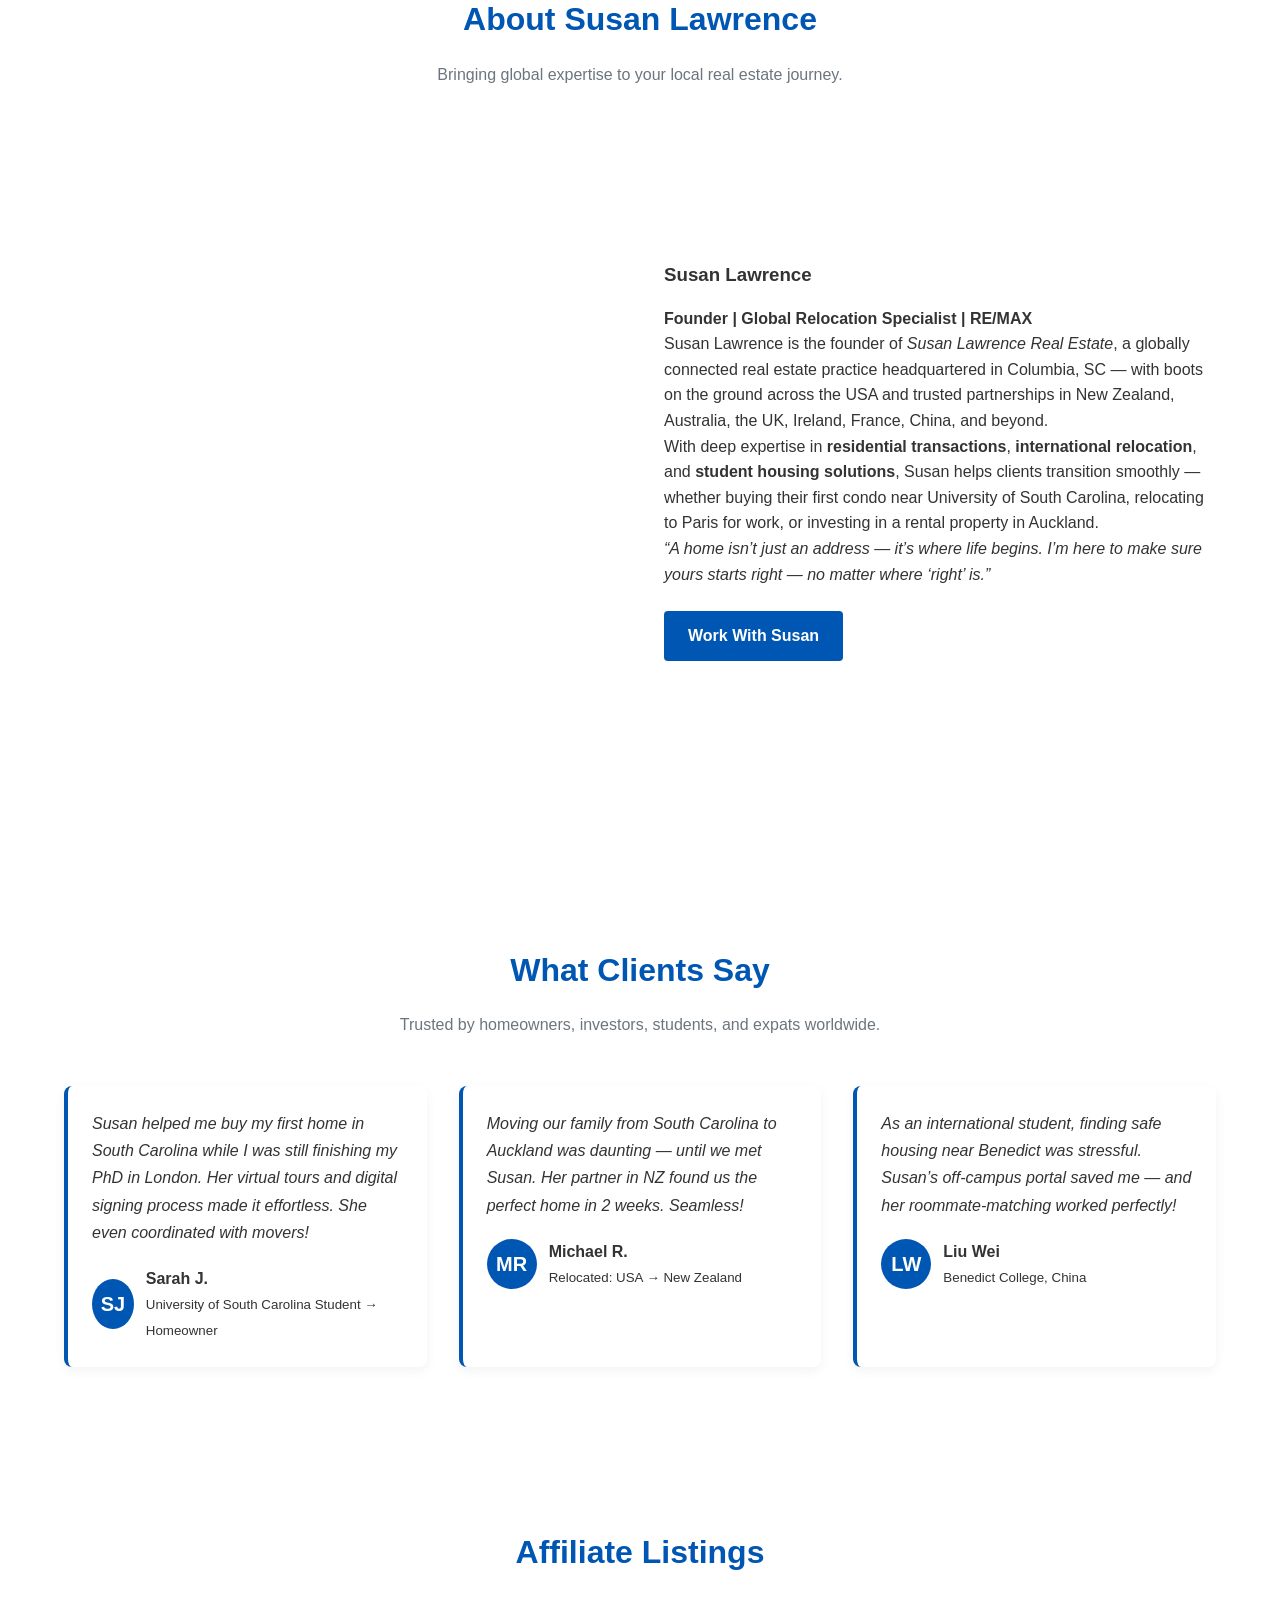
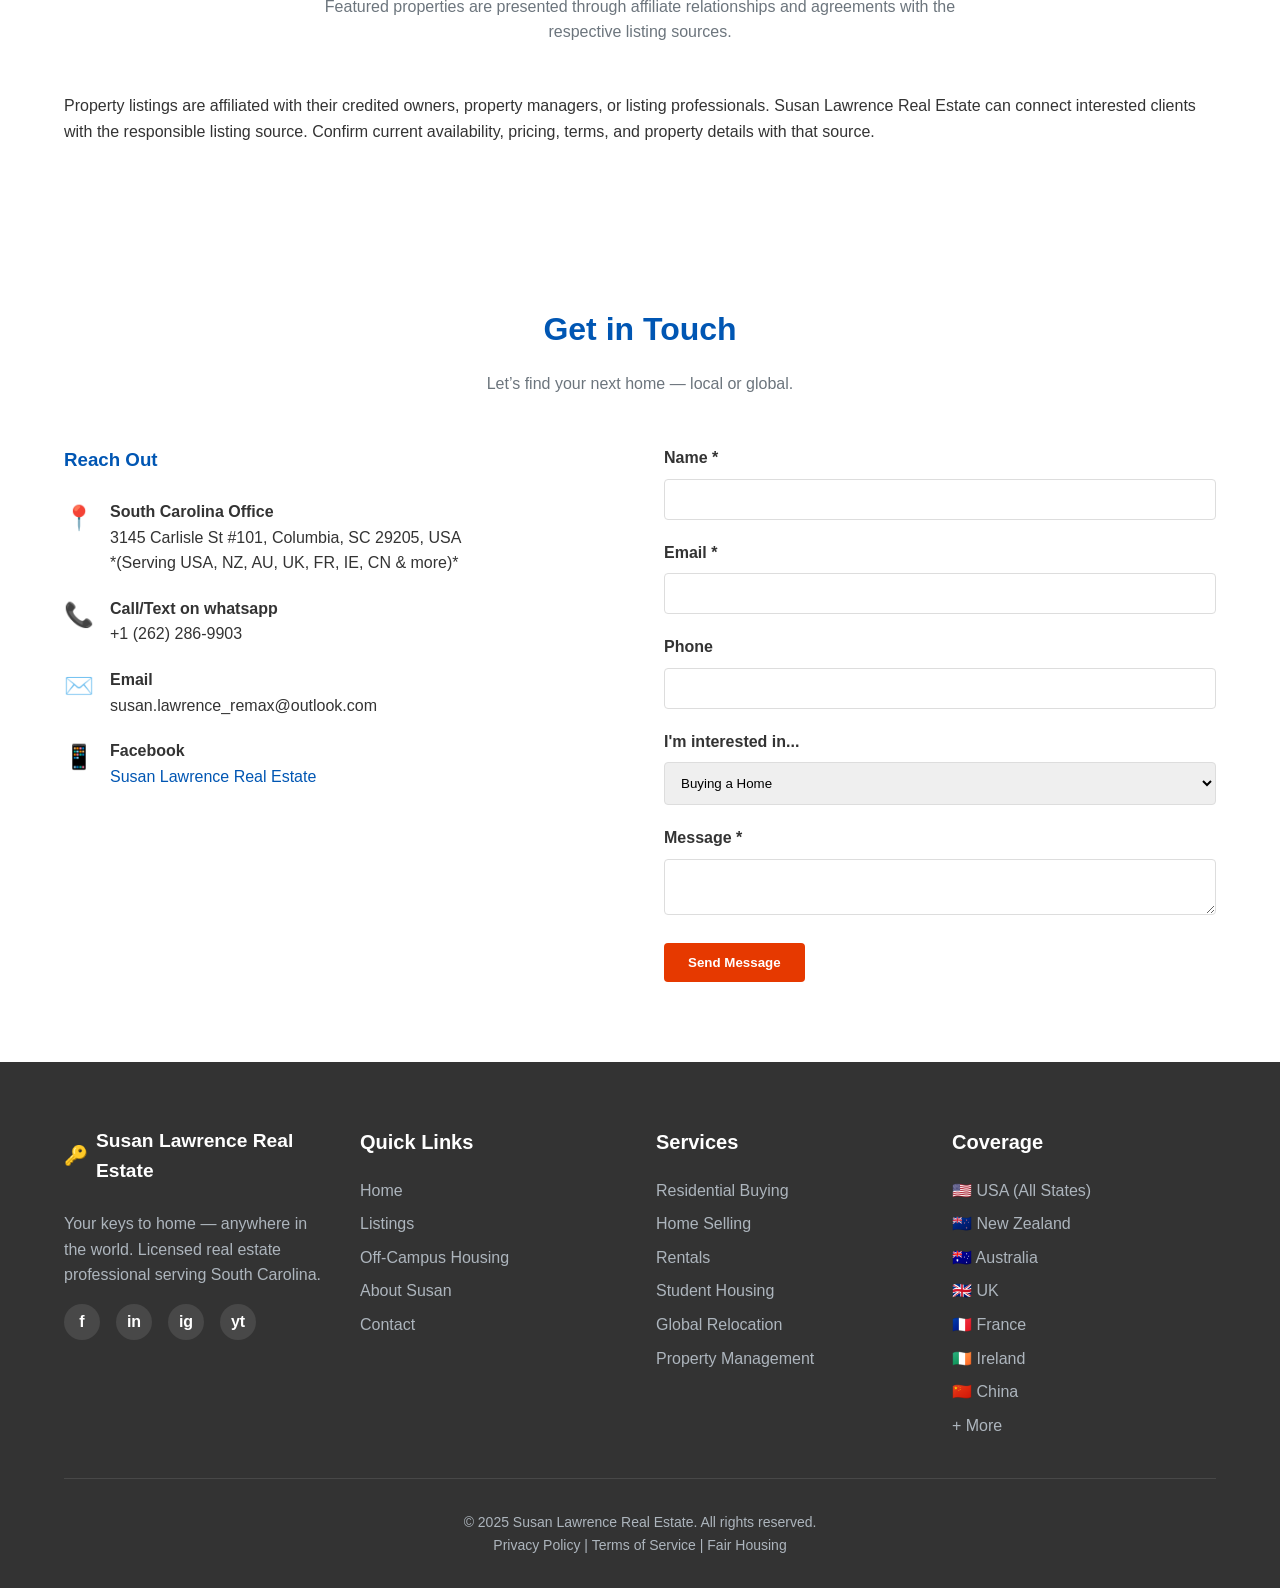
==== commit 06bcb4be: "Finish Susan Lawrence Real Estate rebrand across page metadata and contact details" ====
--- a/index.html
+++ b/index.html
@@ -8,7 +8,7 @@
   <!-- Open Graph for Facebook -->
   <meta property="og:title" content="Susan Lawrence Real Estate" />
   <meta property="og:description" content="Keys to Global Living — From South Carolina to Auckland. Buy, Rent, Relocate, or Find Off-Campus Housing." />
-  <meta property="og:image" content="https://placehold.co/1200x630/0056b3/ffffff?text=The+Keydeniers+Team+%7C+RE%7CMAX" />
+  <meta property="og:image" content="https://placehold.co/1200x630/0056b3/ffffff?text=Susan+Lawrence+Real+Estate" />
   <meta property="og:url" content="https://yourdomain.com" />
   <meta property="og:type" content="website" />
   <meta property="og:locale" content="en_US" />
@@ -160,7 +160,7 @@
   <section id="about" class="section">
     <div class="container">
       <div class="section-title">
-        <h2>About Susan & Susan Lawrence Real Estate</h2>
+        <h2>About Susan Lawrence</h2>
         <p>Bringing global expertise to your local real estate journey.</p>
       </div>
       <div class="about-grid">
@@ -265,7 +265,7 @@
             <div class="contact-icon">✉️</div>
             <div>
               <strong>Email</strong><br>
-              <a href="mailto:susan.lawrence_remax@outlook.com" style="color: var(--dark);">KeydeniersSusan_remax@outlook.com</a>
+              <a href="mailto:susan.lawrence_remax@outlook.com" style="color: var(--dark);">susan.lawrence_remax@outlook.com</a>
             </div>
           </div>
           <div class="contact-detail">
